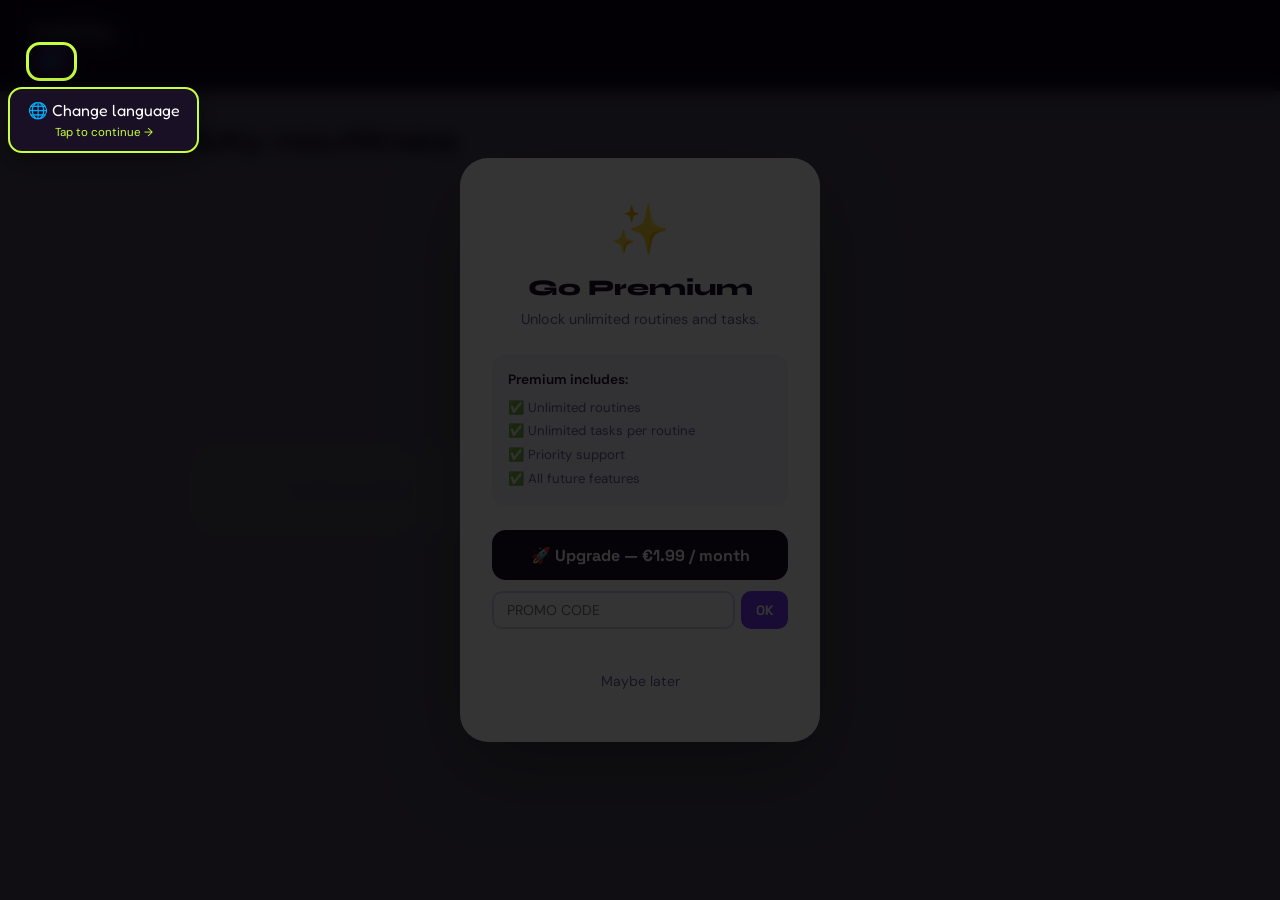
==== index.html @ 96eb403a "Update index.html" ====
<!DOCTYPE html>
<html lang="fr">
<head>
<meta charset="UTF-8">
<meta name="theme-color" content="#1A1025">
<meta name="mobile-web-app-capable" content="yes">
<meta name="apple-mobile-web-app-capable" content="yes">
<meta name="apple-mobile-web-app-title" content="Habits">
<link rel="manifest" href="https://kiffinja.github.io/routines-app/manifest.json">
<script>if("serviceWorker"in navigator)window.addEventListener("load",()=>navigator.serviceWorker.register("https://kiffinja.github.io/routines-app/sw.js").catch(()=>{}));</script>

<meta name="viewport" content="width=device-width, initial-scale=1.0">
<title>Routines</title>
<link href="https://fonts.googleapis.com/css2?family=Righteous&family=Boogaloo&family=Fredoka+One&family=Syne:wght@800&family=Space+Grotesk:wght@700&family=DM+Sans:wght@300;400;500&family=Fraunces:ital,wght@0,700;1,700&family=Bangers&family=Pacifico&family=Titan+One&family=Abril+Fatface&family=Lobster&family=Chewy&family=Press+Start+2P&family=Lilita+One&family=Permanent+Marker&family=Russo+One&family=Playfair+Display:wght@700&family=Josefin+Sans:wght@700&display=swap" rel="stylesheet">
<style>
:root{--bg:#F3EEFF;--card:#fff;--ink:#1A1025;--ink-l:#7060A0;--border:#DDD4F5;--acc:#7C3AFF;--acc-l:#EDE5FF}
*{box-sizing:border-box;margin:0;padding:0}
body{font-family:'DM Sans',sans-serif;background:var(--bg);color:var(--ink);min-height:100vh}
header{background:var(--ink);padding:1rem 2rem;position:sticky;top:0;z-index:100;box-shadow:0 2px 18px rgba(0,0,0,.22)}
.logo{font-family:'Righteous',cursive;font-size:1.55rem;color:#fff}
.logo b{color:#C8FF3E;font-weight:400}
.main{padding:2rem;max-width:960px;margin:0 auto}
.ph{font-family:'Syne',sans-serif;font-size:1.8rem;font-weight:800;margin-bottom:1.8rem}
.grid{display:grid;grid-template-columns:repeat(auto-fill,minmax(250px,1fr));gap:1.2rem}
/* CARD */
.rc{background:var(--card);border-radius:20px;overflow:hidden;box-shadow:0 2px 16px rgba(80,0,200,.08);transition:transform .2s,box-shadow .2s;position:relative}
.rc:hover{transform:translateY(-5px);box-shadow:0 12px 32px rgba(80,0,200,.16)}
.rc-ban{height:120px;display:flex;align-items:center;justify-content:center;font-size:3.6rem;position:relative;overflow:hidden;background:#fff}
.rc-ban-e{position:relative;z-index:1}
.rc-acts{position:absolute;top:.6rem;right:.6rem;display:flex;gap:.3rem;opacity:0;transition:opacity .2s}
.rc:hover .rc-acts{opacity:1}
.ib{width:28px;height:28px;border-radius:50%;border:none;cursor:pointer;display:flex;align-items:center;justify-content:center;font-size:.75rem;transition:transform .15s}
.ib:hover{transform:scale(1.15)}
.ib-e{background:rgba(240,240,240,.95)} .ib-d{background:rgba(255,200,200,.95);color:#a00}
.rc-body{padding:.9rem 1.1rem 1.1rem}
.rc-name{font-family:'Space Grotesk',sans-serif;font-size:1.05rem;font-weight:700;margin-bottom:.25rem}
.rc-meta{font-size:.75rem;color:var(--ink-l);margin-bottom:.75rem}
.play{width:100%;padding:.55rem;border:none;border-radius:10px;font-family:'Space Grotesk',sans-serif;font-weight:700;font-size:.88rem;cursor:pointer;transition:all .18s;background:var(--ink);color:#fff}
.play:hover{background:var(--acc)}
.add-btn{display:flex;align-items:center;justify-content:center;gap:.7rem;background:var(--card);border:2px dashed var(--border);border-radius:20px;padding:2rem;cursor:pointer;width:100%;font-family:'DM Sans',sans-serif;font-size:.95rem;color:var(--ink-l);transition:all .2s}
.add-btn:hover{border-color:var(--acc);color:var(--acc);background:var(--acc-l)}
.empty{text-align:center;padding:3.5rem 2rem;color:var(--ink-l);grid-column:1/-1}
.empty-icon{font-size:3.5rem;margin-bottom:.8rem}
/* OVERLAY */
.ov{position:fixed;inset:0;background:rgba(8,0,22,.58);backdrop-filter:blur(6px);z-index:300;display:flex;align-items:center;justify-content:center;padding:1rem}
.ov.hidden{display:none}
.modal{background:var(--card);border-radius:24px;padding:2rem;width:100%;max-width:580px;max-height:92vh;overflow-y:auto;box-shadow:0 28px 80px rgba(0,0,0,.28)}
.mh{font-family:'Syne',sans-serif;font-size:1.35rem;font-weight:800;margin-bottom:1.5rem}
.fg{margin-bottom:1rem}
.lb{display:block;font-size:.7rem;font-weight:600;color:var(--ink-l);text-transform:uppercase;letter-spacing:.07em;margin-bottom:.35rem}
.finp{width:100%;padding:.6rem .9rem;border:2px solid var(--border);border-radius:10px;font-family:'DM Sans',sans-serif;font-size:.92rem;color:var(--ink);outline:none;background:#fff;transition:border-color .2s}
.finp:focus{border-color:var(--acc)}
textarea.finp{resize:vertical;min-height:68px}
.sep{border:none;border-top:2px solid var(--border);margin:1.2rem 0}
/* TASK ITEMS */
.tl{display:flex;flex-direction:column;gap:.8rem;margin-bottom:.8rem}
.ti{border:2px solid var(--border);border-radius:14px;background:#fff;overflow:hidden}
.th{display:flex;align-items:center;gap:.5rem;padding:.7rem .9rem;cursor:pointer;user-select:none}
.tdrag{color:#ccc;cursor:grab;font-size:1rem;flex-shrink:0}
.tnum{width:22px;height:22px;border-radius:50%;flex-shrink:0;display:flex;align-items:center;justify-content:center;font-size:.7rem;font-weight:800;color:#fff}
.temoji{font-size:1.1rem;flex-shrink:0}
.tprev{flex:1;font-size:.9rem;font-weight:600;overflow:hidden;text-overflow:ellipsis;white-space:nowrap}
.tfprev{font-size:.72rem;padding:.1rem .45rem;border-radius:6px;flex-shrink:0;white-space:nowrap}
.trm{background:#fff0f0;border:none;color:#c00;cursor:pointer;font-size:.9rem;padding:.25rem .4rem;border-radius:6px;flex-shrink:0;line-height:1}
.trm:hover{background:#ffd5d5}
.tchev{color:var(--ink-l);font-size:.7rem;transition:transform .2s;flex-shrink:0}
.ti.open .tchev{transform:rotate(180deg)}
.tb{padding:.5rem .9rem 1rem;display:none;border-top:1px solid var(--border)}
.ti.open .tb{display:block}
.tb .fg{margin-bottom:.75rem;margin-top:.75rem}
/* Font grid */
.fgrid{display:grid;grid-template-columns:repeat(3,1fr);gap:.4rem;margin-top:.3rem}
.fp{padding:.5rem .35rem;border-radius:9px;border:2px solid var(--border);cursor:pointer;text-align:center;font-size:1.1rem;transition:all .15s;background:#fff;line-height:1.1}
.fp .fn{font-family:'DM Sans',sans-serif!important;font-size:.62rem;color:var(--ink-l);display:block;margin-top:.15rem}
.fp.on{border-color:var(--acc);background:var(--acc-l)}
.tc-row{display:flex;gap:.38rem;flex-wrap:wrap;margin-top:.3rem}
.tcsw{width:26px;height:26px;border-radius:50%;cursor:pointer;border:2px solid transparent;transition:transform .15s}
.tcsw.on{border-color:var(--ink);transform:scale(1.2)}
.chk-lbl{display:flex;align-items:center;gap:.5rem;cursor:pointer;font-size:.82rem;color:var(--ink-l)}
.chk-lbl input{width:auto;cursor:pointer}
.dur-row{display:flex;align-items:center;gap:.5rem;margin-top:.5rem}
.dur-row input{width:64px;padding:.4rem .6rem;border:2px solid var(--border);border-radius:8px;font-family:'DM Sans',sans-serif;font-size:.92rem;text-align:center;outline:none}
.dur-row input:focus{border-color:var(--acc)}
.dur-row span{font-size:.85rem;color:var(--ink-l)}
.mfoot{display:flex;gap:.7rem;justify-content:flex-end;margin-top:1.5rem}
.btn{padding:.6rem 1.3rem;border-radius:10px;border:none;cursor:pointer;font-family:'Space Grotesk',sans-serif;font-weight:700;font-size:.88rem;transition:all .2s}
.btn-p{background:var(--ink);color:#fff} .btn-p:hover{background:var(--acc)}
.btn-g{background:var(--bg);color:var(--ink)} .btn-g:hover{background:var(--border)}
/* RUN MODE */
#run{position:fixed;inset:0;z-index:500;display:flex;flex-direction:column}
#run.hidden{display:none}
.rbg{position:absolute;inset:0;transition:background-color .45s}
.rveil{position:absolute;inset:0;background:linear-gradient(170deg,rgba(0,0,0,.08) 0%,rgba(0,0,0,.58) 100%)}
.rtop{position:relative;z-index:2;padding:1.1rem 1.4rem;display:flex;align-items:center;justify-content:space-between}
.rrname{font-size:.85rem;color:rgba(255,255,255,.6)}
.rx{background:rgba(255,255,255,.18);border:none;color:#fff;width:34px;height:34px;border-radius:50%;cursor:pointer;font-size:.95rem;display:flex;align-items:center;justify-content:center;transition:background .2s}
.rx:hover{background:rgba(255,255,255,.32)}
.rbody{flex:1;display:flex;flex-direction:column;align-items:center;justify-content:center;position:relative;z-index:2;padding:2rem;text-align:center}
.rillus{width:min(230px,50vw);height:min(230px,50vw);border-radius:50%;display:flex;align-items:center;justify-content:center;font-size:min(72px,16vw);margin-bottom:1.8rem;box-shadow:0 0 0 6px rgba(255,255,255,.12),0 16px 50px rgba(0,0,0,.4);background:rgba(255,255,255,.12);animation:popIn .5s cubic-bezier(.34,1.56,.64,1) both}
.rtitle{font-size:clamp(1.9rem,5.5vw,3.4rem);color:#fff;margin-bottom:.9rem;line-height:1.12;text-shadow:0 2px 22px rgba(0,0,0,.5);animation:up .4s ease .1s both}
.rdesc{font-size:clamp(.88rem,2.2vw,1.1rem);color:rgba(255,255,255,.82);max-width:460px;line-height:1.65;text-shadow:0 1px 8px rgba(0,0,0,.35);animation:up .4s ease .2s both}
.rfoot{position:relative;z-index:2;padding:1.6rem 2rem;display:flex;flex-direction:column;align-items:center;gap:.85rem}
.dots{display:flex;gap:.4rem;animation:up .4s ease .3s both}
.dot{width:8px;height:8px;border-radius:50%;background:rgba(255,255,255,.28);transition:all .3s}
.dot.done{background:#fff} .dot.cur{background:#fff;width:22px;border-radius:4px}
.donebtn{background:#fff;color:var(--ink);border:none;padding:.9rem 2.6rem;border-radius:100px;font-family:'Space Grotesk',sans-serif;font-weight:700;font-size:1.05rem;cursor:pointer;box-shadow:0 8px 30px rgba(0,0,0,.28);transition:transform .15s,box-shadow .15s;animation:up .4s ease .34s both}
.donebtn:hover{transform:scale(1.04)} .donebtn:active{transform:scale(.97)}
.skipbtn{background:none;border:none;color:rgba(255,255,255,.4);cursor:pointer;font-size:.82rem;transition:color .2s;animation:up .4s ease .4s both}
.skipbtn:hover{color:rgba(255,255,255,.75)}
/* TIMER */
.rtimer{position:relative;z-index:2;display:flex;flex-direction:column;align-items:center;gap:.3rem;animation:up .4s ease .28s both}
.rtimer.hidden{display:none}
.rtimer-ring{position:relative;width:64px;height:64px}
.rtimer-ring svg{transform:rotate(-90deg)}
.rtimer-ring circle{fill:none;stroke-width:4}
.rtimer-track{stroke:rgba(255,255,255,.18)}
.rtimer-fill{stroke:#fff;stroke-linecap:round;transition:stroke-dashoffset .9s linear}
.rtimer-text{position:absolute;inset:0;display:flex;align-items:center;justify-content:center;font-family:'Space Grotesk',sans-serif;font-weight:700;font-size:.82rem;color:#fff}
.rtimer-label{font-size:.7rem;color:rgba(255,255,255,.5);letter-spacing:.04em;text-transform:uppercase}
/* COMPLETE */
.cmplt{position:fixed;inset:0;z-index:600;display:flex;flex-direction:column;align-items:center;justify-content:center;text-align:center;padding:2rem}
.cmplt.hidden{display:none}
.ce{font-size:5rem;animation:popIn .6s cubic-bezier(.34,1.56,.64,1);margin-bottom:1.5rem}
.ct{font-family:'Fredoka One',cursive;font-size:2.8rem;color:#fff;margin-bottom:.6rem;animation:up .5s ease .1s both}
.cs{color:rgba(255,255,255,.75);font-size:1rem;margin-bottom:2.5rem;animation:up .5s ease .2s both}
.cb{background:#fff;border:none;border-radius:100px;padding:.8rem 2rem;font-family:'Space Grotesk',sans-serif;font-weight:700;cursor:pointer;transition:transform .15s}
.cb:hover{transform:scale(1.05)}
@keyframes popIn{0%{transform:scale(.55);opacity:0}100%{transform:scale(1);opacity:1}}
@keyframes up{0%{transform:translateY(18px);opacity:0}100%{transform:translateY(0);opacity:1}}
.day-btn{padding:.35rem .55rem;border-radius:8px;border:2px solid var(--border);background:#fff;font-family:'DM Sans',sans-serif;font-size:.78rem;font-weight:600;cursor:pointer;color:var(--ink-l);transition:all .15s}
.day-btn.on{background:var(--acc);border-color:var(--acc);color:#fff}
.rc-alarm{margin-top:.4rem;display:flex;align-items:center;gap:.4rem;font-size:.75rem;color:var(--ink-l)}
.rc-alarm-badge{background:var(--ink);color:#fff;border-radius:8px;padding:.2rem .5rem;font-size:.72rem;font-weight:600;font-family:'Space Grotesk',sans-serif;display:flex;align-items:center;gap:.3rem}
.rc-alarm-badge.soon{background:#FF3CAC;animation:pulse 1.5s infinite}
.rc-alarm-badge.now{background:#FF1744;animation:pulse .7s infinite}
@keyframes pulse{0%,100%{opacity:1}50%{opacity:.65}}
::-webkit-scrollbar{width:5px}[dir=rtl] .th{flex-direction:row-reverse}[dir=rtl] .rc-acts{left:.6rem;right:auto} ::-webkit-scrollbar-thumb{background:#c0b0e8;border-radius:3px}
</style>
</head>
<body>
<div id="lang-screen" style="position:fixed;inset:0;background:#1A1025;z-index:9999;display:flex;flex-direction:column;align-items:center;justify-content:center;padding:2rem;overflow-y:auto">
  <div style="font-family:Righteous,cursive;font-size:2.8rem;color:#fff;margin-bottom:.3rem">Habits<span style="color:#C8FF3E">.</span></div>
  <div style="color:rgba(255,255,255,.5);font-size:.9rem;margin-bottom:2.5rem;text-align:center">Choose your language · Choisissez votre langue</div>
  <div id="lang-grid" style="display:grid;grid-template-columns:repeat(3,1fr);gap:.7rem;width:100%;max-width:400px"></div>
</div>
<header><div class="logo">Habits<b>.</b></div><button id="lang-btn" onclick="showLangScreen()" style="background:rgba(255,255,255,.12);border:none;color:#fff;padding:.35rem .7rem;border-radius:8px;cursor:pointer;font-size:.85rem;margin-left:auto">🌐</button></header>
<div class="main">
  <div class="ph">Mes routines</div>
  <div class="grid" id="grid"></div>
</div>

<!-- MODAL -->
<div class="ov hidden" id="ov">
  <div class="modal">
    <div class="mh" id="mh">New routine</div>
    <div class="fg">
      <span class="lb" id="lbl-rname">Name</span>
      <div style="display:flex;align-items:center;gap:.5rem">
        <input type="text" id="re" class="finp" maxlength="4" placeholder="📋" style="width:52px;font-size:1.4rem;text-align:center;padding:.4rem;flex-shrink:0">
        <input type="text" id="rn" class="finp" placeholder="Ex: Morning zen, Sport…" style="flex:1">
      </div>
    </div>
    <div class="sep"></div>
    <div class="fg" id="alarm-section">
      <span class="lb" id="alarm-section-label">⏰ Alarm</span>
      <label class="chk-lbl" style="margin-bottom:.6rem">
        <input type="checkbox" id="alarm-on"> <span id="alarm-on-label">Enable an alarm for this routine</span>
      </label>
      <div id="alarm-settings" style="display:none;background:var(--bg);border-radius:12px;padding:.9rem;display:none;flex-direction:column;gap:.8rem">
        <!-- Time + countdown before -->
        <div style="display:flex;align-items:center;gap:.7rem;flex-wrap:wrap">
          <span class="alarm-time-label" style="font-size:.82rem;color:var(--ink-l);min-width:60px">Time</span>
          <input type="time" id="alarm-time" value="08:00" class="finp" style="width:130px">
          <span class="alarm-before-label" style="font-size:.82rem;color:var(--ink-l)">Countdown</span>
          <input type="number" id="alarm-before" min="0" max="24" value="2" style="width:55px;padding:.35rem .5rem;border:2px solid var(--border);border-radius:8px;font-family:'DM Sans',sans-serif;font-size:.9rem;text-align:center;outline:none">
          <span style="font-size:.82rem;color:var(--ink-l)">h</span>
        </div>
        <!-- Days -->
        <div>
          <div id="alarm-days-label" style="font-size:.82rem;color:var(--ink-l);margin-bottom:.4rem">Days</div>
          <div style="display:flex;gap:.35rem;flex-wrap:wrap" id="alarm-days">
            <button type="button" class="day-btn" data-d="1" id="day-1">Mon</button>
            <button type="button" class="day-btn" data-d="2" id="day-2">Tue</button>
            <button type="button" class="day-btn" data-d="3" id="day-3">Wed</button>
            <button type="button" class="day-btn" data-d="4" id="day-4">Thu</button>
            <button type="button" class="day-btn" data-d="5" id="day-5">Fri</button>
            <button type="button" class="day-btn" data-d="6" id="day-6">Sat</button>
            <button type="button" class="day-btn" data-d="0" id="day-0">Sun</button>
          </div>
        </div>
      </div>
    </div>
    <div class="sep"></div>
    <div class="fg">
      <span class="lb" id="lbl-tasks">Tasks</span>
      <div class="tl" id="tl"></div>
      <button class="add-btn" id="add-task-btn" style="border-radius:12px;padding:.9rem;margin-top:.3rem">＋ Add a task</button>
    </div>
    <div class="mfoot">
      <button class="btn btn-g" id="cancel-btn">Cancel</button>
      <button class="btn btn-p" id="save-btn">Save</button>
    </div>
  </div>
</div>

<!-- PAYWALL -->
<div id="paywall-screen" class="hidden" style="position:fixed;inset:0;z-index:800;background:rgba(8,0,22,.7);backdrop-filter:blur(8px);display:flex;align-items:center;justify-content:center;padding:1.5rem">
  <div style="background:#fff;border-radius:28px;padding:2.5rem 2rem;max-width:360px;width:100%;text-align:center;box-shadow:0 28px 80px rgba(0,0,0,.3)">
    <div style="font-size:3rem;margin-bottom:.8rem">✨</div>
    <div id="pw-title" style="font-family:'Syne',sans-serif;font-size:1.4rem;font-weight:800;margin-bottom:.5rem">Go Premium</div>
    <div id="paywall-msg" style="font-size:.9rem;color:var(--ink-l);margin-bottom:1.5rem;line-height:1.5"><span id='pw-unlock'>Unlock unlimited routines and tasks.</span></div>
    <div style="background:var(--bg);border-radius:14px;padding:1rem;margin-bottom:1.5rem;text-align:left">
      <div id="pw-includes" style="font-size:.85rem;margin-bottom:.5rem;font-weight:600">Premium includes:</div>
      <div style="font-size:.82rem;color:var(--ink-l);line-height:1.8">
        ✅ <span id="pw-f1">Unlimited routines</span><br>
        ✅ <span id="pw-f2">Unlimited tasks per routine</span><br>
        ✅ <span id="pw-f3">Priority support</span><br>
        ✅ <span id="pw-f4">All future features</span>
      </div>
    </div>
    <button id="pw-btn" onclick="handlePremiumPurchase()" style="width:100%;padding:.9rem;background:var(--ink);color:#fff;border:none;border-radius:14px;font-family:'Space Grotesk',sans-serif;font-weight:700;font-size:1rem;cursor:pointer;margin-bottom:.7rem;transition:background .2s" onmouseover="this.style.background='var(--acc)'" onmouseout="this.style.background='var(--ink)'">
      🚀 Upgrade — €1.99 / month
    </button>
    <!-- Promo code -->
    <div style="margin-bottom:.7rem">
      <div style="display:flex;gap:.4rem">
        <input type="text" id="promo-input" placeholder="Promo code" style="flex:1;padding:.5rem .8rem;border:2px solid var(--border);border-radius:10px;font-family:'DM Sans',sans-serif;font-size:.88rem;outline:none;text-transform:uppercase">
        <button onclick="applyPromo()" style="padding:.5rem .9rem;background:var(--acc);color:#fff;border:none;border-radius:10px;font-family:'Space Grotesk',sans-serif;font-weight:700;font-size:.85rem;cursor:pointer">OK</button>
      </div>
      <div id="promo-msg" style="font-size:.75rem;color:#c00;margin-top:.3rem;min-height:1rem"></div>
    </div>
    <button id="pw-later" onclick="hidePaywall()" style="width:100%;padding:.7rem;background:none;border:none;color:var(--ink-l);font-family:'DM Sans',sans-serif;cursor:pointer;font-size:.88rem">
      Maybe later
    </button>
  </div>
</div>

<!-- RUN -->
<div id="run" class="hidden">
  <div class="rbg" id="rbg"></div>
  <div class="rveil"></div>
  <div class="rtop">
    <div class="rrname" id="rrname"></div>
    <button class="rx" id="run-close">✕</button>
  </div>
  <div class="rbody">
    <div class="rillus" id="rillus"></div>
    <div class="rtitle" id="rtitle"></div>
    <div class="rdesc" id="rdesc"></div>
  </div>
  <div class="rfoot">
    <div class="dots" id="dots"></div>
    <div class="rtimer hidden" id="rtimer">
      <div class="rtimer-ring">
        <svg width="64" height="64" viewBox="0 0 64 64">
          <circle class="rtimer-track" cx="32" cy="32" r="28"/>
          <circle class="rtimer-fill" id="rtimer-arc" cx="32" cy="32" r="28" stroke-dasharray="175.9" stroke-dashoffset="0"/>
        </svg>
        <div class="rtimer-text" id="rtimer-text">0:00</div>
      </div>
      <div class="rtimer-label">chrono</div>
    </div>
    <button class="donebtn" id="done-btn">✓ C'est fait !</button>
    <button class="skipbtn" id="skip-btn">Passer</button>
  </div>
</div>

<!-- COMPLETE -->
<div class="cmplt hidden" id="cmplt">
  <div class="ce">🎉</div>
  <div class="ct">Bravo !</div>
  <div class="cs" id="cs"></div>
  <button class="cb" id="back-btn">Retour aux routines</button>
</div>

<script>
const TPAL=[
  {h:'#FF3CAC',n:'Rose vif'},{h:'#FF6B2B',n:'Orange'},{h:'#FFD600',n:'Jaune'},
  {h:'#00E676',n:'Vert fluo'},{h:'#00E5FF',n:'Cyan'},{h:'#7C3AFF',n:'Violet'},
  {h:'#FF1744',n:'Rouge'},{h:'#00B0FF',n:'Bleu ciel'},{h:'#C8FF3E',n:'Lime'},
  {h:'#FF6D9B',n:'Bubblegum'},{h:'#FF9100',n:'Mandarine'},{h:'#40C4FF',n:'Azur'},
];
const FONTS=[
  {cls:'ff1',fam:"'Righteous',cursive",label:'Righteous',s:'Rr'},
  {cls:'ff2',fam:"'Boogaloo',cursive",label:'Boogaloo',s:'Bb'},
  {cls:'ff3',fam:"'Fredoka One',cursive",label:'Fredoka',s:'Ff'},
  {cls:'ff4',fam:"'Syne',sans-serif",label:'Syne',s:'Ss'},
  {cls:'ff5',fam:"'Fraunces',serif",label:'Fraunces',s:'Fn'},
  {cls:'ff6',fam:"'Space Grotesk',sans-serif",label:'Grotesk',s:'Gg'},
  {cls:'ff7',fam:"'Bangers',cursive",label:'Bangers',s:'Bx'},
  {cls:'ff8',fam:"'Pacifico',cursive",label:'Pacifico',s:'Pp'},
  {cls:'ff9',fam:"'Titan One',cursive",label:'Titan',s:'Tt'},
  {cls:'ff10',fam:"'Abril Fatface',cursive",label:'Abril',s:'Aa'},
  {cls:'ff11',fam:"'Lobster',cursive",label:'Lobster',s:'Ll'},
  {cls:'ff12',fam:"'Chewy',cursive",label:'Chewy',s:'Ch'},
  {cls:'ff13',fam:"'Press Start 2P',cursive",label:'Pixel',s:'Px'},
  {cls:'ff14',fam:"'Lilita One',cursive",label:'Lilita',s:'Li'},
  {cls:'ff15',fam:"'Permanent Marker',cursive",label:'Marker',s:'Mk'},
  {cls:'ff16',fam:"'Russo One',sans-serif",label:'Russo',s:'Ru'},
  {cls:'ff17',fam:"'Playfair Display',serif",label:'Playfair',s:'Pl'},
  {cls:'ff18',fam:"'Josefin Sans',sans-serif",label:'Josefin',s:'Jo'},
];

let routines=[];
try{routines=JSON.parse(localStorage.getItem('rtn5')||'[]')}catch(e){}
let editId=null,_uid=0;
const save=()=>localStorage.setItem('rtn5',JSON.stringify(routines));

// ── STATIC BUTTON WIRING ──────────────────────────────
document.getElementById('add-task-btn').addEventListener('click',()=>{
  const taskCount=document.querySelectorAll('#tl .ti').length;
  if(!isPremium() && taskCount >= FREE_TASKS){
    showPaywall('tasks'); return;
  }
  addTask();
});
document.getElementById('cancel-btn').addEventListener('click',closeModal);
document.getElementById('save-btn').addEventListener('click',saveRoutine);
document.getElementById('done-btn').addEventListener('click',()=>nextTask());
document.getElementById('skip-btn').addEventListener('click',()=>nextTask(true));
document.getElementById('run-close').addEventListener('click',exitRun);
document.getElementById('back-btn').addEventListener('click',exitComplete);

// ── ALARM TOGGLE ────────────────────────────────────
document.getElementById('alarm-on').addEventListener('change', function() {
  document.getElementById('alarm-settings').style.display = this.checked ? 'flex' : 'none';
});
document.getElementById('alarm-days').addEventListener('click', e => {
  const btn = e.target.closest('.day-btn');
  if(btn) btn.classList.toggle('on');
});


function render(){
  const g=document.getElementById('grid');
  g.innerHTML='';
  if(!routines.length){
    const e=document.createElement('div');
    e.className='empty';
    e.innerHTML='<div class="empty-icon">✨</div><p>Aucune routine.<br>Créez-en une !</p>';
    g.appendChild(e);
  } else {
    routines.forEach((r,i)=>{
      const card=document.createElement('div');
      card.className='rc';

      // Banner
      const ban=document.createElement('div');
      ban.className='rc-ban';
      const emoji=document.createElement('span');
      emoji.className='rc-ban-e'; emoji.textContent=r.emoji||'📋';
      // Color strip
      const strip=document.createElement('div');
      strip.style.cssText='position:absolute;bottom:0;left:0;right:0;height:4px;display:flex';
      r.tasks.slice(0,8).forEach(t=>{
        const s=document.createElement('div');
        s.style.cssText='flex:1;background:'+(t.color||'#ccc');
        strip.appendChild(s);
      });
      // Action buttons
      const acts=document.createElement('div');
      acts.className='rc-acts';
      const editBtn=document.createElement('button');
      editBtn.className='ib ib-e'; editBtn.textContent='✏️';
      editBtn.addEventListener('click',ev=>{ev.stopPropagation();openEdit(i);});
      const delBtn=document.createElement('button');
      delBtn.className='ib ib-d'; delBtn.textContent='🗑';
      delBtn.addEventListener('click',ev=>{ev.stopPropagation();delRoutine(i);});
      acts.append(editBtn,delBtn);
      ban.append(emoji,strip,acts);

      // Body
      const body=document.createElement('div');
      body.className='rc-body';
      const name=document.createElement('div');
      name.className='rc-name'; name.textContent=r.name;
      const meta=document.createElement('div');
      meta.className='rc-meta'; meta.textContent=r.tasks.length+' '+(r.tasks.length!==1?(T.n_tasks_pl||'tasks'):(T.n_tasks||'task'));
      const playBtn=document.createElement('button');
      playBtn.className='play'; playBtn.textContent=T.launch||'▶ Launch';
      playBtn.addEventListener('click',()=>startRoutine(i));
      body.append(name,meta,playBtn);

      // Alarm countdown badge
      if(r.alarm&&r.alarm.on){
        const alarmRow=document.createElement('div');
        alarmRow.className='rc-alarm';
        alarmRow.id='alarm-row-'+i;
        body.appendChild(alarmRow);
        updateAlarmBadge(r,i);
      }

      card.append(ban,body);
      g.appendChild(card);
    });
  }
  const addBtn=document.createElement('button');
  addBtn.className='add-btn'; 
  if(!isPremium() && routines.length >= FREE_ROUTINES){
    addBtn.innerHTML='🔒 &nbsp;'+(T.create||'Create a routine')+' <span style="font-size:.72rem;background:#FF3CAC;color:#fff;border-radius:6px;padding:.1rem .4rem;margin-left:.3rem">€1.99/mo</span>';
    addBtn.addEventListener('click',()=>showPaywall('routines'));
  } else {
    addBtn.innerHTML='＋ &nbsp;'+(T.create||'Create a routine');
    addBtn.addEventListener('click',openNew);
  }
  g.appendChild(addBtn);
}

// ── MODAL ────────────────────────────────────────────
function resetAlarmUI(alarm){
  const a=alarm||{};
  document.getElementById('alarm-on').checked=!!a.on;
  document.getElementById('alarm-settings').style.display=a.on?'flex':'none';
  document.getElementById('alarm-time').value=a.time||'08:00';
  document.getElementById('alarm-before').value=a.before||2;
  document.querySelectorAll('.day-btn').forEach(b=>{
    b.classList.toggle('on',(a.days||[]).includes(+b.dataset.d));
  });
}
function readAlarmUI(){
  const on=document.getElementById('alarm-on').checked;
  if(!on) return {on:false};
  const time=document.getElementById('alarm-time').value||'08:00';
  const before=parseInt(document.getElementById('alarm-before').value)||2;
  const days=[...document.querySelectorAll('.day-btn.on')].map(b=>+b.dataset.d);
  return {on,time,before,days};
}
function openNew(){
  editId=null;
  document.getElementById('mh').textContent=T.new_routine||'New routine';
  document.getElementById('rn').value='';
  document.getElementById('re').value='📋';
  const red=document.getElementById('re-display'); if(red) red.textContent='📋';
  document.getElementById('tl').innerHTML='';
  resetAlarmUI({});
  document.getElementById('ov').classList.remove('hidden');
}
function openEdit(i){
  editId=i;
  const r=routines[i];
  document.getElementById('mh').textContent=T.edit_routine||'Edit routine';
  document.getElementById('rn').value=r.name;
  document.getElementById('re').value=r.emoji||'📋';
  const red=document.getElementById('re-display'); if(red) red.textContent=r.emoji||'📋';
  document.getElementById('tl').innerHTML='';
  r.tasks.forEach(t=>addTask(t));
  resetAlarmUI(r.alarm||{});
  document.getElementById('ov').classList.remove('hidden');
}
function closeModal(){document.getElementById('ov').classList.add('hidden')}

// ── ADD TASK ─────────────────────────────────────────
function addTask(t){
  const uid='u'+(++_uid);
  const defColor=TPAL[(_uid-1)%TPAL.length].h;
  const d=t||{title:'',desc:'',emoji:'✨',color:defColor,font:'ff3',fontFam:"'Fredoka One',cursive",italic:false,timer:false,timerMin:5};
  const fdef=FONTS.find(f=>f.cls===d.font)||FONTS[2];
  const list=document.getElementById('tl');

  const item=document.createElement('div');
  item.className='ti'; item.draggable=true; item.dataset.uid=uid;

  // ── Header ──
  const hdr=document.createElement('div');
  hdr.className='th';

  const drag=document.createElement('span');
  drag.className='tdrag'; drag.textContent='⠿';

  const num=document.createElement('div');
  num.className='tnum'; num.style.background=d.color; num.textContent=list.children.length+1;

  const emojiSpan=document.createElement('span');
  emojiSpan.className='temoji'; emojiSpan.textContent=d.emoji||'✨';

  const prev=document.createElement('div');
  prev.className='tprev'; prev.textContent=d.title||'Nouvelle tâche';

  const fprev=document.createElement('span');
  fprev.className='tfprev';
  fprev.style.fontFamily=fdef.fam;
  fprev.style.background=d.color+'25';
  fprev.style.color=d.color;
  fprev.textContent=fdef.label;

  const rmBtn=document.createElement('button');
  rmBtn.className='trm'; rmBtn.textContent='🗑';
  rmBtn.addEventListener('click',function(e){
    e.stopPropagation();
    item.remove();
    renum();
  });

  const chev=document.createElement('span');
  chev.className='tchev'; chev.textContent='▼';

  hdr.addEventListener('click',function(e){
    if(e.target===rmBtn||rmBtn.contains(e.target)) return;
    item.classList.toggle('open');
  });
  hdr.append(drag,num,emojiSpan,prev,fprev,rmBtn,chev);

  // ── Body ──
  const body=document.createElement('div');
  body.className='tb';

  // Title + emoji inline
  const titleRow=document.createElement('div');
  titleRow.style.cssText='display:flex;align-items:center;gap:.5rem';
  const emojiInp=document.createElement('input');
  emojiInp.type='text'; emojiInp.className='finp emoji-inp'; emojiInp.maxLength=4; emojiInp.value=d.emoji||'✨';
  emojiInp.style.cssText='width:52px;font-size:1.4rem;text-align:center;padding:.4rem;flex-shrink:0';
  emojiInp.addEventListener('input',()=>{ emojiSpan.textContent=emojiInp.value||'✨'; });
  const titleInp=document.createElement('input');
  titleInp.type='text'; titleInp.className='finp'; titleInp.placeholder=T.task_title||'Task title'; titleInp.value=d.title||'';
  titleInp.style.flex='1';
  titleInp.addEventListener('input',()=>{ prev.textContent=titleInp.value||(T.new_task||'New task'); });
  titleRow.append(emojiInp,titleInp);
  body.appendChild(mkFG(T.task_title||'Title',titleRow));

  // Desc
  const descInp=document.createElement('textarea');
  descInp.className='finp'; descInp.placeholder=T.task_desc||'Details…'; descInp.value=d.desc||'';
  body.appendChild(mkFG(T.task_desc||'Description',descInp));

  // Color hue slider
  const initHue = d.color ? hslFromHex(d.color) : 300;
  const hueSlider=document.createElement('input');
  hueSlider.type='range'; hueSlider.min=0; hueSlider.max=359; hueSlider.value=initHue;
  hueSlider.style.cssText='width:100%;height:28px;border-radius:12px;cursor:pointer;outline:none;border:none;appearance:none;-webkit-appearance:none;background:linear-gradient(to right,hsl(0,80%,55%),hsl(40,80%,55%),hsl(80,80%,55%),hsl(120,80%,55%),hsl(160,80%,55%),hsl(200,80%,55%),hsl(240,80%,55%),hsl(280,80%,55%),hsl(320,80%,55%),hsl(359,80%,55%))';
  function updateColor(hue){
    const col=`hsl(${hue},80%,55%)`;
    num.style.background=col;
    fprev.style.background=col+'40'; fprev.style.color=col;
  }
  updateColor(initHue);
  hueSlider.addEventListener('input',()=>updateColor(+hueSlider.value));
  hueSlider.dataset.colorRef='true';
  body.appendChild(mkFG(T.task_color||'Background color',hueSlider));

  // Font fixed to Fredoka One
  const fixedFont='ff3'; const fixedFam="'Fredoka One',cursive";

  // Timer
  const timerLbl=document.createElement('label'); timerLbl.className='chk-lbl';
  const timerCb=document.createElement('input'); timerCb.type='checkbox'; timerCb.checked=!!d.timer;
  timerLbl.append(timerCb,' '+(T.task_timer_on||'Enable a timer'));
  const durRow=document.createElement('div'); durRow.className='dur-row';
  durRow.style.display=d.timer?'flex':'none';
  const durInp=document.createElement('input'); durInp.type='number'; durInp.min=1; durInp.max=99; durInp.value=d.timerMin||5;
  const durSpan=document.createElement('span'); durSpan.textContent=T.task_minutes||'minutes';
  durRow.append(durInp,durSpan);
  timerCb.addEventListener('change',()=>{ durRow.style.display=timerCb.checked?'flex':'none'; });
  const timerFG=mkFG(T.task_timer||'Timer',timerLbl); timerFG.appendChild(durRow);
  body.appendChild(timerFG);

  item.append(hdr,body);
  enableDrag(item);
  list.appendChild(item);
  renum();
}

function hslFromHex(hex){
  // Convert hex to HSL hue approximation
  const r=parseInt(hex.slice(1,3),16)/255;
  const g=parseInt(hex.slice(3,5),16)/255;
  const b=parseInt(hex.slice(5,7),16)/255;
  const max=Math.max(r,g,b), min=Math.min(r,g,b);
  let h=0;
  if(max!==min){
    const d=max-min;
    if(max===r) h=((g-b)/d+(g<b?6:0))/6;
    else if(max===g) h=((b-r)/d+2)/6;
    else h=((r-g)/d+4)/6;
  }
  return Math.round(h*360);
}

function mkFG(label,el){
  const fg=document.createElement('div'); fg.className='fg';
  const lb=document.createElement('span'); lb.className='lb'; lb.textContent=label;
  fg.append(lb,el);
  return fg;
}

function renum(){
  document.querySelectorAll('#tl .ti').forEach((it,i)=>{
    const n=it.querySelector('.tnum'); if(n) n.textContent=i+1;
  });
}

// ── DRAG ─────────────────────────────────────────────
function enableDrag(item){
  item.addEventListener('dragstart',e=>{e.dataTransfer.effectAllowed='move';item.style.opacity='.4';window._drag=item;});
  item.addEventListener('dragend',()=>{item.style.opacity='1';renum();});
  item.addEventListener('dragover',e=>{
    e.preventDefault(); const d=window._drag; if(!d||d===item) return;
    const list=document.getElementById('tl'),arr=[...list.querySelectorAll('.ti')];
    if(arr.indexOf(d)<arr.indexOf(item)) list.insertBefore(d,item.nextSibling);
    else list.insertBefore(d,item);
  });
}

// ── FREEMIUM ─────────────────────────────────────────
const FREE_ROUTINES = 2;
const FREE_TASKS    = 5;

function isPremium(){
  return localStorage.getItem('habits_premium') === 'true';
}
function unlockPremium(){
  // In production this would verify a Play Store purchase
  // For now, a simple unlock code system
  localStorage.setItem('habits_premium','true');
}
function showPaywall(reason){
  const el=document.getElementById('paywall-screen');
  el.classList.remove('hidden');
  el.style.display='flex';
  document.getElementById('promo-input').value='';
  document.getElementById('promo-msg').textContent='';
  const msg = document.getElementById('paywall-msg');
  if(reason==='routines') msg.textContent=(T.premium_msg_routines||'Free version is limited to 2 routines.');
  else msg.textContent=(T.premium_msg_tasks||'Free version is limited to 5 tasks per routine.');
}
function hidePaywall(){
  const el=document.getElementById('paywall-screen');
  el.classList.add('hidden');
  el.style.display='none';
}

// Promo codes — add yours here
const PROMO_CODES = ['HABITS2024','TESTEUR','KIFFINJA','BETA2024','MLEGALL'];
function applyPromo(){
  const code = document.getElementById('promo-input').value.trim().toUpperCase();
  const msg  = document.getElementById('promo-msg');
  if(PROMO_CODES.includes(code)){
    unlockPremium();
    msg.style.color='#00C853';
    msg.textContent=T.premium_unlocked||'✅ Premium unlocked!';
    setTimeout(()=>{ hidePaywall(); render(); }, 1200);
  } else {
    msg.style.color='#c00';
    msg.textContent=T.premium_code_invalid||'❌ Invalid code.';
  }
}

// ── SAVE ROUTINE ─────────────────────────────────────
function saveRoutine(){
  const name=document.getElementById('rn').value.trim();
  if(!name){alert('Donnez un nom !');return;}
  const emoji=document.getElementById('re').value||'📋';
  const tasks=[];
  document.querySelectorAll('#tl .ti').forEach(it=>{
    const title=it.querySelector('input[type=text].finp:not(.emoji-inp)')?.value.trim()||'';
    const desc=it.querySelector('textarea')?.value.trim()||'';
    const emojiVal=it.querySelector('.emoji-inp')?.value||'✨';
    const hueSliderEl=it.querySelector('input[type=range]');
    const hue=hueSliderEl?+hueSliderEl.value:300;
    const color=`hsl(${hue},80%,55%)`;
    const font='ff3'; const fontFam="'Fredoka One',cursive";
    const cbs=it.querySelectorAll('input[type=checkbox]');
    const italic=cbs[0]?.checked||false;
    const timer=cbs[1]?.checked||false;
    const timerMin=parseInt(it.querySelector('input[type=number]')?.value||'5')||5;
    if(title) tasks.push({title,desc,emoji:emojiVal,color,font,fontFam,italic,timer,timerMin});
  });
  if(!tasks.length){alert('Ajoutez au moins une tâche !');return;}

  // ── FREEMIUM CHECKS ──
  if(!isPremium()){
    // New routine limit
    if(editId===null && routines.length >= FREE_ROUTINES){
      closeModal(); showPaywall('routines'); return;
    }
    // Task limit
    if(tasks.length > FREE_TASKS){
      showPaywall('tasks'); return;
    }
  }

  const alarm=readAlarmUI();
  const r={name,emoji,tasks,alarm};
  if(editId!==null) routines[editId]=r; else routines.push(r);
  save(); closeModal(); render();
}

function delRoutine(i){
  if(!confirm('Supprimer "'+routines[i].name+'" ?')) return;
  routines.splice(i,1); save(); render();
}

function handlePremiumPurchase(){
  // In production: trigger Google Play Billing API
  // For now: show confirmation and unlock
  // This will be replaced with real billing when integrated
  if(confirm('This will subscribe you to Premium for €1.99/month.\n\n(In the published app, this triggers Google Play subscription)')){
    unlockPremium();
    hidePaywall();
    render();
    alert('🎉 Welcome to Premium! Enjoy unlimited routines and tasks.');
  }
}

// ── RUN MODE ─────────────────────────────────────────
let CUR=null,IDX=0,_timerInterval=null;
const CIRC=175.9;

function startRoutine(i){
  CUR=routines[i]; IDX=0;
  document.getElementById('rrname').textContent=CUR.name;
  buildDots(); showTask(0);
  document.getElementById('run').classList.remove('hidden');
  document.body.style.overflow='hidden';
}
function buildDots(){
  const c=document.getElementById('dots');
  c.innerHTML='';
  CUR.tasks.forEach((_,i)=>{
    const d=document.createElement('div');
    d.className='dot'+(i===0?' cur':'');
    c.appendChild(d);
  });
}
function updDots(idx){
  document.querySelectorAll('#dots .dot').forEach((d,i)=>{
    d.className='dot';
    if(i<idx) d.classList.add('done');
    if(i===idx) d.classList.add('cur');
  });
}
function showTask(idx){
  const t=CUR.tasks[idx];
  document.getElementById('rbg').style.backgroundColor=t.color;
  document.getElementById('cmplt').style.background=t.color;

  const il=document.getElementById('rillus');
  il.style.animation='none'; void il.offsetWidth;
  il.textContent=t.emoji||'✨';
  il.style.animation='popIn .5s cubic-bezier(.34,1.56,.64,1) both';

  const te=document.getElementById('rtitle');
  te.style.animation='none'; void te.offsetWidth;
  te.style.fontFamily=t.fontFam||"'Fredoka One',cursive";
  te.style.fontStyle=t.italic?'italic':'normal';
  te.textContent=t.title;
  te.style.animation='up .4s ease .1s both';

  const de=document.getElementById('rdesc');
  de.style.animation='none'; void de.offsetWidth;
  de.textContent=t.desc||'';
  de.style.animation='up .4s ease .2s both';

  updDots(idx);
  clearTimer();
  if(t.timer&&t.timerMin>0) startTimer(t.timerMin*60);
}
function nextTask(skip){
  IDX++;
  if(IDX>=CUR.tasks.length){showComplete();return;}
  showTask(IDX);
}
function exitRun(){clearTimer();document.getElementById('run').classList.add('hidden');document.body.style.overflow='';}
function showComplete(){
  document.getElementById('run').classList.add('hidden');
  const n=CUR.tasks.length;
  const taskWord=n>1?(T.n_tasks_pl||'tasks'):(T.n_tasks||'task');
  document.getElementById('cs').textContent='"'+CUR.name+'" · '+n+' '+taskWord+' '+(T.tasks_done||'completed!');
  document.getElementById('cmplt').classList.remove('hidden');
}
function exitComplete(){document.getElementById('cmplt').classList.add('hidden');document.body.style.overflow='';}

// ── TIMER ────────────────────────────────────────────
function startTimer(seconds){
  const el=document.getElementById('rtimer');
  const arc=document.getElementById('rtimer-arc');
  const txt=document.getElementById('rtimer-text');
  el.classList.remove('hidden');
  let rem=seconds;
  function tick(){
    const m=Math.floor(rem/60),s=rem%60;
    txt.textContent=m+':'+(s<10?'0':'')+s;
    arc.style.strokeDashoffset=CIRC*(1-rem/seconds);
    if(rem<=0){clearTimer();txt.textContent='✓';return;}
    rem--;
  }
  tick();
  _timerInterval=setInterval(tick,1000);
}
function clearTimer(){
  if(_timerInterval){clearInterval(_timerInterval);_timerInterval=null;}
  document.getElementById('rtimer').classList.add('hidden');
}

// ── DEMO ─────────────────────────────────────────────
function demo(){
  // No demo routines — app starts empty
  // Onboarding triggered after render via initLang
}

// ── ONBOARDING ────────────────────────────────────────
function showOnboarding(){
  if(localStorage.getItem('habits_onboarded')) return;
  localStorage.setItem('habits_onboarded','1');

  const tips = [
    {selector:'#lang-btn',        text:'🌐 Change language',         pos:'bottom'},
    {selector:'.rc:first-child',  text:'👆 Tap Launch to start your routine!', pos:'bottom'},
    {selector:'.rc .rc-acts',     text:'✏️ Edit   🗑 Delete',        pos:'left'},
    {selector:'.add-btn',         text:'＋ Create your own routine', pos:'top'},
  ];

  const overlay = document.createElement('div');
  overlay.id='onboarding-overlay';
  overlay.style.cssText='position:fixed;inset:0;z-index:8000;pointer-events:none';

  // Dark backdrop
  const backdrop = document.createElement('div');
  backdrop.style.cssText='position:fixed;inset:0;background:rgba(0,0,0,.55);z-index:8000;pointer-events:all';
  backdrop.addEventListener('click', closeOnboarding);
  overlay.appendChild(backdrop);

  let currentTip = 0;

  function showTip(idx){
    // Remove previous tooltip
    overlay.querySelectorAll('.ob-tip').forEach(e=>e.remove());
    overlay.querySelectorAll('.ob-highlight').forEach(e=>e.remove());

    if(idx >= tips.length){ closeOnboarding(); return; }

    const tip = tips[idx];
    const el = document.querySelector(tip.selector);
    if(!el){ showTip(idx+1); return; }

    const rect = el.getBoundingClientRect();

    // Highlight box
    const hl = document.createElement('div');
    hl.className='ob-highlight';
    hl.style.cssText=`position:fixed;left:${rect.left-6}px;top:${rect.top-6}px;width:${rect.width+12}px;height:${rect.height+12}px;border:3px solid #C8FF3E;border-radius:14px;z-index:8001;pointer-events:none;box-shadow:0 0 0 4000px rgba(0,0,0,.55);`;
    overlay.appendChild(hl);

    // Tooltip bubble
    const bubble = document.createElement('div');
    bubble.className='ob-tip';
    bubble.style.cssText=`position:fixed;background:#1A1025;color:#fff;font-family:'Fredoka One',cursive;font-size:1rem;padding:.7rem 1.1rem;border-radius:14px;z-index:8002;pointer-events:all;cursor:pointer;border:2px solid #C8FF3E;max-width:220px;text-align:center;box-shadow:0 8px 32px rgba(0,0,0,.4)`;
    bubble.innerHTML = tip.text + '<div style="font-size:.72rem;margin-top:.3rem;color:#C8FF3E;font-family:DM Sans,sans-serif">' + (idx < tips.length-1 ? 'Tap to continue →' : 'Tap to finish ✓') + '</div>';

    // Position tooltip
    let top, left;
    if(tip.pos==='bottom'){ top=rect.bottom+12; left=rect.left+rect.width/2-110; }
    else if(tip.pos==='top'){ top=rect.top-80; left=rect.left+rect.width/2-110; }
    else if(tip.pos==='left'){ top=rect.top+rect.height/2-30; left=rect.left-240; }
    else { top=rect.bottom+12; left=rect.left; }

    // Keep in viewport
    left=Math.max(8,Math.min(left,window.innerWidth-228));
    top=Math.max(8,Math.min(top,window.innerHeight-100));

    bubble.style.top=top+'px';
    bubble.style.left=left+'px';
    bubble.addEventListener('click',(e)=>{ e.stopPropagation(); showTip(idx+1); });
    overlay.appendChild(bubble);
  }

  function closeOnboarding(){
    overlay.remove();
  }

  document.body.appendChild(overlay);
  showTip(0);
}

// ── NOTIFICATIONS ───────────────────────────────────
function requestNotifPermission(){
  if('Notification' in window && Notification.permission === 'default'){
    Notification.requestPermission();
  }
}
requestNotifPermission();

function fireNotification(routineName){
  if('Notification' in window && Notification.permission === 'granted'){
    const n = new Notification('⏰ Time for: ' + routineName, {
      body: 'Your routine is starting now! Tap to open.',
      icon: 'https://kiffinja.github.io/routines-app/icon-192.png',
      badge: 'https://kiffinja.github.io/routines-app/icon-192.png',
      vibrate: [200, 100, 200],
      tag: 'habits-alarm'
    });
    n.onclick = () => { window.focus(); n.close(); };
  }
}

// ── ALARM ENGINE ─────────────────────────────────────
function getNextAlarm(alarm) {
  // Returns ms until next alarm trigger, or null if not applicable
  if(!alarm||!alarm.on||!alarm.days||!alarm.days.length) return null;
  const now = new Date();
  const [h,m] = (alarm.time||'08:00').split(':').map(Number);
  // Check next 7 days
  for(let d=0;d<8;d++){
    const target = new Date(now);
    target.setDate(now.getDate()+d);
    target.setHours(h,m,0,0);
    if(target>now && alarm.days.includes(target.getDay())){
      return target.getTime()-now.getTime(); // ms until alarm
    }
  }
  return null;
}

function updateAlarmBadge(r,i){
  const el=document.getElementById('alarm-row-'+i);
  if(!el) return;
  el.innerHTML='';
  const ms=getNextAlarm(r.alarm);
  if(ms===null) return;
  const beforeMs=(r.alarm.before||2)*3600*1000;
  if(ms>beforeMs) {
    // Show scheduled time only
    const [h,m]=r.alarm.time.split(':');
    const days=T.days||['Sun','Mon','Tue','Wed','Thu','Fri','Sat'];
    const dayLabels=r.alarm.days.map(d=>days[d===0?6:d-1]).join(', ');
    el.innerHTML='<span style="font-size:.75rem;color:var(--ink-l)">⏰ '+r.alarm.time+' · '+dayLabels+'</span>';
    return;
  }
  // Within countdown window — show countdown badge
  const pct = ms / beforeMs; // 1.0 = just started, 0.0 = now
  let badgeColor, pulse = false;
  if(pct > 0.5)       { badgeColor='#00C853'; }       // green — more than half left
  else if(pct > 0.1)  { badgeColor='#FF9100'; }       // orange — between 10% and 50%
  else                { badgeColor='#FF1744'; pulse=true; } // red + pulse — last 10%

  const badge=document.createElement('div');
  badge.style.cssText=`display:inline-flex;align-items:center;gap:.35rem;background:${badgeColor};color:#fff;border-radius:8px;padding:.2rem .55rem;font-size:.72rem;font-weight:700;font-family:'Space Grotesk',sans-serif;${pulse?'animation:pulse 1s infinite':''}`;
  const totalSec=Math.floor(ms/1000);
  const hh=Math.floor(totalSec/3600);
  const mm=Math.floor((totalSec%3600)/60);
  const ss=totalSec%60;
  const fmt=hh>0?hh+'h '+String(mm).padStart(2,'0')+'m':String(mm).padStart(2,'0')+':'+String(ss).padStart(2,'0');
  badge.textContent='⏰ '+fmt;
  el.appendChild(badge);
}

// Global ticker — updates all alarm badges every second
setInterval(()=>{
  routines.forEach((r,i)=>{
    if(r.alarm&&r.alarm.on&&document.getElementById('alarm-row-'+i)){
      updateAlarmBadge(r,i);
    }
  });
},1000);

// Alarm sound notification
function checkAlarmFire(){
  routines.forEach((r,i)=>{
    if(!r.alarm||!r.alarm.on) return;
    const ms=getNextAlarm(r.alarm);
    if(ms!==null&&ms<2000&&ms>0){
      // Fire real notification!
      fireNotification(r.name);
      try{
        const ctx=new(window.AudioContext||window.webkitAudioContext)();
        [523,659,784].forEach((freq,j)=>{
          const osc=ctx.createOscillator();
          const gain=ctx.createGain();
          osc.connect(gain); gain.connect(ctx.destination);
          osc.frequency.value=freq;
          osc.type='sine';
          gain.gain.setValueAtTime(0.3,ctx.currentTime+j*0.15);
          gain.gain.exponentialRampToValueAtTime(0.001,ctx.currentTime+j*0.15+0.4);
          osc.start(ctx.currentTime+j*0.15);
          osc.stop(ctx.currentTime+j*0.15+0.4);
        });
      } catch(e){}
      // Pulse the card
      const card=document.querySelector('.rc:nth-child('+(i+1)+')');
      if(card){card.style.boxShadow='0 0 0 4px #FF3CAC';setTimeout(()=>card.style.boxShadow='',3000);}
    }
  });
}
setInterval(checkAlarmFire,1000);

demo();

// ════════════════════════════════════════
// i18n SYSTEM
// ════════════════════════════════════════
const LANGS={"en": {"name": "English", "flag": "🇬🇧", "dir": "ltr", "translations": {"my_routines": "My routines", "create": "Create a routine", "new_routine": "New routine", "edit_routine": "Edit routine", "routine_name": "Name", "routine_emoji": "Routine emoji", "tasks": "Tasks", "add_task": "＋ Add a task", "cancel": "Cancel", "save": "Save", "task_title": "Task title", "task_desc": "Description", "task_emoji": "Emoji", "task_color": "Background color", "task_font": "Font", "task_italic": "Italic", "task_timer": "Timer", "task_timer_on": "Enable a timer", "task_minutes": "minutes", "done": "✓ Done!", "skip": "Skip", "congrats": "Well done!", "tasks_done": "task(s) completed!", "back": "Back to routines", "empty": "No routines yet.\nCreate one!", "delete_confirm": "Delete", "n_tasks": "task", "n_tasks_pl": "tasks", "launch": "▶ Launch", "search_emoji": "🔍 Search…", "chrono": "timer", "no_routines": "No routines.", "create_one": "Create one!","alarm_on": "", "alarm_time":"Time","alarm_days_label":"Days","days":["Mon","Tue","Wed","Thu","Fri","Sat","Sun"],"alarm_before":"Countdown","premium_title":"Go Premium","alarm_label":"⏰ Alarm","premium_unlock":"Unlock unlimited routines and tasks.","premium_msg_routines":"Free version is limited to 2 routines.","premium_msg_tasks":"Free version is limited to 5 tasks per routine.","premium_includes":"Premium includes:","premium_feat1":"Unlimited routines","premium_feat2":"Unlimited tasks per routine","premium_feat3":"Priority support","premium_feat4":"All future features","premium_btn":"🚀 Upgrade — €1.99 / month","premium_later":"Maybe later","premium_code_placeholder":"Promo code","premium_code_invalid":"❌ Invalid code.","premium_unlocked":"✅ Premium unlocked!", "alarm_time":"Time","alarm_before":"Countdown","premium_title":"Go Premium","premium_msg_routines":"Free version is limited to 2 routines.","premium_msg_tasks":"Free version is limited to 5 tasks per routine.","premium_includes":"Premium includes:","premium_feat1":"Unlimited routines","premium_feat2":"Unlimited tasks per routine","premium_feat3":"Priority support","premium_feat4":"All future features","premium_btn":"🚀 Upgrade — €1.99 / month","premium_later":"Maybe later","premium_code_placeholder":"Promo code","premium_code_invalid":"❌ Invalid code.","premium_unlocked":"✅ Premium unlocked!"}}, "fr": {"name": "Français", "flag": "🇫🇷", "dir": "ltr", "translations": {"my_routines": "Mes routines", "create": "Créer une routine", "new_routine": "Nouvelle routine", "edit_routine": "Modifier la routine", "routine_name": "Nom", "routine_emoji": "Emoji de la routine", "tasks": "Tâches", "add_task": "＋ Ajouter une tâche", "cancel": "Annuler", "save": "Enregistrer", "task_title": "Titre de la tâche", "task_desc": "Description", "task_emoji": "Emoji", "task_color": "Couleur de fond", "task_font": "Typographie", "task_italic": "Italique", "task_timer": "Chronomètre", "task_timer_on": "Activer un chrono", "task_minutes": "minutes", "done": "✓ C'est fait !", "skip": "Passer", "congrats": "Bravo !", "tasks_done": "tâche(s) accomplie(s) !", "back": "Retour aux routines", "empty": "Aucune routine.\nCréez-en une !", "delete_confirm": "Supprimer", "n_tasks": "tâche", "n_tasks_pl": "tâches", "launch": "▶ Lancer", "search_emoji": "🔍 Rechercher…", "chrono": "chrono", "no_routines": "Aucune routine.", "create_one": "Créez-en une !","alarm_on": "Activer une alarme pour cette routine", "alarm_time":"Heure","alarm_days_label":"Jours","days":["Lun","Mar","Mer","Jeu","Ven","Sam","Dim"],"alarm_before":"Décompte","premium_title":"Passer Premium","alarm_label":"⏰ Alarme","premium_unlock":"Débloquez des routines et tâches illimitées.","premium_msg_routines":"La version gratuite est limitée à 2 routines.","premium_msg_tasks":"La version gratuite est limitée à 5 tâches par routine.","premium_includes":"Premium inclut :","premium_feat1":"Routines illimitées","premium_feat2":"Tâches illimitées par routine","premium_feat3":"Support prioritaire","premium_feat4":"Toutes les futures fonctionnalités","premium_btn":"🚀 S'abonner — 1,99 € / mois","premium_later":"Plus tard","premium_code_placeholder":"Code promo","premium_code_invalid":"❌ Code invalide.","premium_unlocked":"✅ Premium débloqué !"}}, "es": {"name": "Español", "flag": "🇪🇸", "dir": "ltr", "translations": {"my_routines": "Mis rutinas", "create": "Crear rutina", "new_routine": "Nueva rutina", "edit_routine": "Editar rutina", "routine_name": "Nombre", "routine_emoji": "Emoji rutina", "tasks": "Tareas", "add_task": "＋ Añadir tarea", "cancel": "Cancelar", "save": "Guardar", "task_title": "Título", "task_desc": "Descripción", "task_emoji": "Emoji", "task_color": "Color de fondo", "task_font": "Tipografía", "task_italic": "Cursiva", "task_timer": "Cronómetro", "task_timer_on": "Activar cronómetro", "task_minutes": "minutos", "done": "✓ ¡Hecho!", "skip": "Saltar", "congrats": "¡Bravo!", "tasks_done": "tarea(s) completada(s)", "back": "Volver", "empty": "Sin rutinas.\n¡Crea una!", "delete_confirm": "Eliminar", "n_tasks": "tarea", "n_tasks_pl": "tareas", "launch": "▶ Iniciar", "search_emoji": "🔍 Buscar…", "chrono": "crono", "no_routines": "Sin rutinas.", "create_one": "¡Crea una!","alarm_on": "Activar una alarma para esta rutina", "alarm_time":"Hora","alarm_before":"Cuenta atrás","alarm_days_label":"Días","days":["Lun","Mar","Mié","Jue","Vie","Sáb","Dom"],"premium_title":"Hazte Premium","alarm_label":"⏰ Alarma","premium_unlock":"Desbloquea rutinas y tareas ilimitadas.","premium_msg_routines":"La versión gratuita está limitada a 2 rutinas.","premium_msg_tasks":"La versión gratuita está limitada a 5 tareas por rutina.","premium_includes":"Premium incluye:","premium_feat1":"Rutinas ilimitadas","premium_feat2":"Tareas ilimitadas por rutina","premium_feat3":"Soporte prioritario","premium_feat4":"Todas las funciones futuras","premium_btn":"🚀 Suscribirse — 1,99 € / mes","premium_later":"Quizás luego","premium_code_placeholder":"Código promo","premium_code_invalid":"❌ Código inválido.","premium_unlocked":"✅ ¡Premium desbloqueado!"}}, "de": {"name": "Deutsch", "flag": "🇩🇪", "dir": "ltr", "translations": {"my_routines": "Meine Routinen", "create": "Routine erstellen", "new_routine": "Neue Routine", "edit_routine": "Routine bearbeiten", "routine_name": "Name", "routine_emoji": "Routine-Emoji", "tasks": "Aufgaben", "add_task": "＋ Aufgabe hinzufügen", "cancel": "Abbrechen", "save": "Speichern", "task_title": "Aufgabentitel", "task_desc": "Beschreibung", "task_emoji": "Emoji", "task_color": "Hintergrundfarbe", "task_font": "Schriftart", "task_italic": "Kursiv", "task_timer": "Timer", "task_timer_on": "Timer aktivieren", "task_minutes": "Minuten", "done": "✓ Fertig!", "skip": "Überspringen", "congrats": "Bravo!", "tasks_done": "Aufgabe(n) erledigt!", "back": "Zurück", "empty": "Keine Routinen.\nErstelle eine!", "delete_confirm": "Löschen", "n_tasks": "Aufgabe", "n_tasks_pl": "Aufgaben", "launch": "▶ Starten", "search_emoji": "🔍 Suchen…", "chrono": "Timer", "no_routines": "Keine Routinen.", "create_one": "Erstelle eine!","alarm_on": "Alarm für diese Routine aktivieren", "alarm_time":"Uhrzeit","alarm_days_label":"Tage","days":["Mo","Di","Mi","Do","Fr","Sa","So"],"alarm_before":"Countdown","premium_title":"Premium werden","alarm_label":"⏰ Alarm","premium_unlock":"Schalte unbegrenzte Routinen und Aufgaben frei.","premium_msg_routines":"Die kostenlose Version ist auf 2 Routinen begrenzt.","premium_msg_tasks":"Die kostenlose Version ist auf 5 Aufgaben pro Routine begrenzt.","premium_includes":"Premium beinhaltet:","premium_feat1":"Unbegrenzte Routinen","premium_feat2":"Unbegrenzte Aufgaben","premium_feat3":"Prioritätssupport","premium_feat4":"Alle zukünftigen Funktionen","premium_btn":"🚀 Abonnieren — 1,99 € / Monat","premium_later":"Vielleicht später","premium_code_placeholder":"Aktionscode","premium_code_invalid":"❌ Ungültiger Code.","premium_unlocked":"✅ Premium freigeschaltet!"}}, "it": {"name": "Italiano", "flag": "🇮🇹", "dir": "ltr", "translations": {"my_routines": "Le mie routine", "create": "Crea routine", "new_routine": "Nuova routine", "edit_routine": "Modifica routine", "routine_name": "Nome", "routine_emoji": "Emoji routine", "tasks": "Attività", "add_task": "＋ Aggiungi attività", "cancel": "Annulla", "save": "Salva", "task_title": "Titolo attività", "task_desc": "Descrizione", "task_emoji": "Emoji", "task_color": "Colore sfondo", "task_font": "Tipografia", "task_italic": "Corsivo", "task_timer": "Timer", "task_timer_on": "Attiva timer", "task_minutes": "minuti", "done": "✓ Fatto!", "skip": "Salta", "congrats": "Bravo!", "tasks_done": "attività completata/e!", "back": "Torna", "empty": "Nessuna routine.\nCreane una!", "delete_confirm": "Elimina", "n_tasks": "attività", "n_tasks_pl": "attività", "launch": "▶ Avvia", "search_emoji": "🔍 Cerca…", "chrono": "timer", "no_routines": "Nessuna routine.", "create_one": "Creane una!","alarm_on": "Attiva un allarme per questa routine", "alarm_time":"Orario","alarm_days_label":"Giorni","days":["Lun","Mar","Mer","Gio","Ven","Sab","Dom"],"alarm_before":"Conto alla rovescia","premium_title":"Diventa Premium","alarm_label":"⏰ Sveglia","premium_unlock":"Sblocca routine e attività illimitate.","premium_msg_routines":"La versione gratuita è limitata a 2 routine.","premium_msg_tasks":"La versione gratuita è limitata a 5 attività per routine.","premium_includes":"Premium include:","premium_feat1":"Routine illimitate","premium_feat2":"Attività illimitate","premium_feat3":"Supporto prioritario","premium_feat4":"Tutte le funzioni future","premium_btn":"🚀 Abbonati — 1,99 € / mese","premium_later":"Forse dopo","premium_code_placeholder":"Codice promo","premium_code_invalid":"❌ Codice non valido.","premium_unlocked":"✅ Premium sbloccato!"}}, "pt": {"name": "Português", "flag": "🇵🇹", "dir": "ltr", "translations": {"my_routines": "Minhas rotinas", "create": "Criar rotina", "new_routine": "Nova rotina", "edit_routine": "Editar rotina", "routine_name": "Nome", "routine_emoji": "Emoji da rotina", "tasks": "Tarefas", "add_task": "＋ Adicionar tarefa", "cancel": "Cancelar", "save": "Guardar", "task_title": "Título da tarefa", "task_desc": "Descrição", "task_emoji": "Emoji", "task_color": "Cor de fundo", "task_font": "Tipografia", "task_italic": "Itálico", "task_timer": "Cronómetro", "task_timer_on": "Ativar cronómetro", "task_minutes": "minutos", "done": "✓ Feito!", "skip": "Saltar", "congrats": "Parabéns!", "tasks_done": "tarefa(s) concluída(s)!", "back": "Voltar", "empty": "Sem rotinas.\nCrie uma!", "delete_confirm": "Eliminar", "n_tasks": "tarefa", "n_tasks_pl": "tarefas", "launch": "▶ Iniciar", "search_emoji": "🔍 Pesquisar…", "chrono": "crono", "no_routines": "Sem rotinas.", "create_one": "Crie uma!","alarm_on": "Ativar um alarme para esta rotina", "alarm_time":"Hora","alarm_before":"Contagem regressiva","alarm_days_label":"Dias","days":["Seg","Ter","Qua","Qui","Sex","Sáb","Dom"],"premium_title":"Tornar-se Premium","alarm_label":"⏰ Alarme","premium_unlock":"Desbloqueie rotinas e tarefas ilimitadas.","premium_msg_routines":"A versão gratuita está limitada a 2 rotinas.","premium_msg_tasks":"A versão gratuita está limitada a 5 tarefas por rotina.","premium_includes":"Premium inclui:","premium_feat1":"Rotinas ilimitadas","premium_feat2":"Tarefas ilimitadas","premium_feat3":"Suporte prioritário","premium_feat4":"Todas as funcionalidades futuras","premium_btn":"🚀 Subscrever — 1,99 € / mês","premium_later":"Talvez depois","premium_code_placeholder":"Código promo","premium_code_invalid":"❌ Código inválido.","premium_unlocked":"✅ Premium desbloqueado!"}}, "nl": {"name": "Nederlands", "flag": "🇳🇱", "dir": "ltr", "translations": {"my_routines": "Mijn routines", "create": "Routine maken", "new_routine": "Nieuwe routine", "edit_routine": "Routine bewerken", "routine_name": "Naam", "routine_emoji": "Routine-emoji", "tasks": "Taken", "add_task": "＋ Taak toevoegen", "cancel": "Annuleren", "save": "Opslaan", "task_title": "Taaknaam", "task_desc": "Omschrijving", "task_emoji": "Emoji", "task_color": "Achtergrondkleur", "task_font": "Lettertype", "task_italic": "Cursief", "task_timer": "Timer", "task_timer_on": "Timer inschakelen", "task_minutes": "minuten", "done": "✓ Klaar!", "skip": "Overslaan", "congrats": "Geweldig!", "tasks_done": "taak/taken voltooid!", "back": "Terug", "empty": "Geen routines.\nMaak er een!", "delete_confirm": "Verwijderen", "n_tasks": "taak", "n_tasks_pl": "taken", "launch": "▶ Starten", "search_emoji": "🔍 Zoeken…", "chrono": "timer", "no_routines": "Geen routines.", "create_one": "Maak er een!","alarm_on": "Alarm inschakelen voor deze routine", "alarm_time":"Tijd","alarm_days_label":"Dagen","days":["Ma","Di","Wo","Do","Vr","Za","Zo"],"alarm_before":"Aftelling","premium_title":"Ga Premium","alarm_label":"⏰ Alarm","premium_unlock":"Ontgrendel onbeperkte routines en taken.","premium_msg_routines":"Gratis versie is beperkt tot 2 routines.","premium_msg_tasks":"Gratis versie is beperkt tot 5 taken per routine.","premium_includes":"Premium omvat:","premium_feat1":"Onbeperkte routines","premium_feat2":"Onbeperkte taken","premium_feat3":"Prioriteitsondersteuning","premium_feat4":"Alle toekomstige functies","premium_btn":"🚀 Abonneren — € 1,99 / maand","premium_later":"Misschien later","premium_code_placeholder":"Promotiecode","premium_code_invalid":"❌ Ongeldige code.","premium_unlocked":"✅ Premium ontgrendeld!"}}, "zh": {"name": "中文", "flag": "🇨🇳", "dir": "ltr", "translations": {"my_routines": "我的日程", "create": "创建日程", "new_routine": "新建日程", "edit_routine": "编辑日程", "routine_name": "名称", "routine_emoji": "日程表情", "tasks": "任务", "add_task": "＋ 添加任务", "cancel": "取消", "save": "保存", "task_title": "任务标题", "task_desc": "说明", "task_emoji": "表情", "task_color": "背景颜色", "task_font": "字体", "task_italic": "斜体", "task_timer": "计时器", "task_timer_on": "启用计时器", "task_minutes": "分钟", "done": "✓ 完成！", "skip": "跳过", "congrats": "太棒了！", "tasks_done": "任务已完成！", "back": "返回", "empty": "暂无日程\n创建一个吧！", "delete_confirm": "删除", "n_tasks": "任务", "n_tasks_pl": "任务", "launch": "▶ 开始", "search_emoji": "🔍 搜索…", "chrono": "计时", "no_routines": "暂无日程", "create_one": "创建一个吧！","alarm_on": "为此日程启用闹钟", "alarm_time":"时间","alarm_days_label":"天","days":["一","二","三","四","五","六","日"],"alarm_before":"倒计时","premium_title":"升级到高级版","alarm_label":"⏰ 闹钟","premium_unlock":"解锁无限日程和任务。","premium_msg_routines":"免费版最多2个日程。","premium_msg_tasks":"免费版每个日程最多5个任务。","premium_includes":"高级版包含：","premium_feat1":"无限日程","premium_feat2":"每个日程无限任务","premium_feat3":"优先支持","premium_feat4":"所有未来功能","premium_btn":"🚀 订阅 — 1.99€ / 月","premium_later":"也许以后","premium_code_placeholder":"优惠码","premium_code_invalid":"❌ 无效码。","premium_unlocked":"✅ 高级版已解锁！"}}, "ko": {"name": "한국어", "flag": "🇰🇷", "dir": "ltr", "translations": {"my_routines": "내 루틴", "create": "루틴 만들기", "new_routine": "새 루틴", "edit_routine": "루틴 수정", "routine_name": "이름", "routine_emoji": "루틴 이모지", "tasks": "할 일", "add_task": "＋ 할 일 추가", "cancel": "취소", "save": "저장", "task_title": "할 일 제목", "task_desc": "설명", "task_emoji": "이모지", "task_color": "배경 색상", "task_font": "폰트", "task_italic": "기울임", "task_timer": "타이머", "task_timer_on": "타이머 활성화", "task_minutes": "분", "done": "✓ 완료!", "skip": "건너뛰기", "congrats": "잘했어요!", "tasks_done": "할 일 완료!", "back": "루틴으로 돌아가기", "empty": "루틴이 없습니다\n만들어보세요!", "delete_confirm": "삭제", "n_tasks": "개", "n_tasks_pl": "개", "launch": "▶ 시작", "search_emoji": "🔍 검색…", "chrono": "타이머", "no_routines": "루틴이 없습니다", "create_one": "만들어보세요!","alarm_on": "이 루틴에 알람 활성화", "alarm_time":"시간","alarm_days_label":"요일","days":["월","화","수","목","금","토","일"],"alarm_before":"카운트다운","premium_title":"프리미엄 가입","alarm_label":"⏰ 알람","premium_unlock":"무제한 루틴과 할 일을 잠금 해제하세요.","premium_msg_routines":"무료 버전은 2개 루틴으로 제한됩니다.","premium_msg_tasks":"무료 버전은 루틴당 5개 할 일로 제한됩니다.","premium_includes":"프리미엄 포함:","premium_feat1":"무제한 루틴","premium_feat2":"무제한 할 일","premium_feat3":"우선 지원","premium_feat4":"모든 미래 기능","premium_btn":"🚀 구독 — €1.99 / 월","premium_later":"나중에","premium_code_placeholder":"프로모 코드","premium_code_invalid":"❌ 잘못된 코드.","premium_unlocked":"✅ 프리미엄 잠금 해제!"}}, "th": {"name": "ไทย", "flag": "🇹🇭", "dir": "ltr", "translations": {"my_routines": "กิจวัตรของฉัน", "create": "สร้างกิจวัตร", "new_routine": "กิจวัตรใหม่", "edit_routine": "แก้ไขกิจวัตร", "routine_name": "ชื่อ", "routine_emoji": "อีโมจิ", "tasks": "งาน", "add_task": "＋ เพิ่มงาน", "cancel": "ยกเลิก", "save": "บันทึก", "task_title": "ชื่องาน", "task_desc": "คำอธิบาย", "task_emoji": "อีโมจิ", "task_color": "สีพื้นหลัง", "task_font": "แบบอักษร", "task_italic": "ตัวเอียง", "task_timer": "ตัวจับเวลา", "task_timer_on": "เปิดใช้ตัวจับเวลา", "task_minutes": "นาที", "done": "✓ เสร็จแล้ว!", "skip": "ข้าม", "congrats": "เยี่ยมมาก!", "tasks_done": "งานเสร็จแล้ว!", "back": "กลับ", "empty": "ยังไม่มีกิจวัตร\nสร้างเลย!", "delete_confirm": "ลบ", "n_tasks": "งาน", "n_tasks_pl": "งาน", "launch": "▶ เริ่ม", "search_emoji": "🔍 ค้นหา…", "chrono": "จับเวลา", "no_routines": "ยังไม่มีกิจวัตร", "create_one": "สร้างเลย!","alarm_on": "เปิดใช้การแจ้งเตือนสำหรับกิจวัตรนี้", "alarm_time":"เวลา","alarm_days_label":"วัน","days":["จ","อ","พ","พฤ","ศ","ส","อา"],"alarm_before":"นับถอยหลัง","premium_title":"อัพเกรดเป็น Premium","alarm_label":"⏰ การแจ้งเตือน","premium_unlock":"ปลดล็อคกิจวัตรและงานไม่จำกัด","premium_msg_routines":"เวอร์ชันฟรีจำกัด 2 กิจวัตร","premium_msg_tasks":"เวอร์ชันฟรีจำกัด 5 งานต่อกิจวัตร","premium_includes":"Premium รวมถึง:","premium_feat1":"กิจวัตรไม่จำกัด","premium_feat2":"งานไม่จำกัด","premium_feat3":"การสนับสนุนพิเศษ","premium_feat4":"ฟีเจอร์ในอนาคตทั้งหมด","premium_btn":"🚀 สมัครสมาชิก — 1.99€ / เดือน","premium_later":"บางทีทีหลัง","premium_code_placeholder":"รหัสโปรโม","premium_code_invalid":"❌ รหัสไม่ถูกต้อง","premium_unlocked":"✅ ปลดล็อค Premium แล้ว!"}}, "hi": {"name": "हिन्दी", "flag": "🇮🇳", "dir": "ltr", "translations": {"my_routines": "मेरी दिनचर्या", "create": "दिनचर्या बनाएं", "new_routine": "नई दिनचर्या", "edit_routine": "दिनचर्या संपादित करें", "routine_name": "नाम", "routine_emoji": "इमोजी", "tasks": "कार्य", "add_task": "＋ कार्य जोड़ें", "cancel": "रद्द करें", "save": "सहेजें", "task_title": "कार्य शीर्षक", "task_desc": "विवरण", "task_emoji": "इमोजी", "task_color": "पृष्ठभूमि रंग", "task_font": "फ़ॉन्ट", "task_italic": "तिरछा", "task_timer": "टाइमर", "task_timer_on": "टाइमर सक्रिय करें", "task_minutes": "मिनट", "done": "✓ हो गया!", "skip": "छोड़ें", "congrats": "शाबाश!", "tasks_done": "कार्य पूर्ण!", "back": "वापस जाएं", "empty": "कोई दिनचर्या नहीं\nबनाएं!", "delete_confirm": "हटाएं", "n_tasks": "कार्य", "n_tasks_pl": "कार्य", "launch": "▶ शुरू", "search_emoji": "🔍 खोजें…", "chrono": "टाइमर", "no_routines": "कोई दिनचर्या नहीं", "create_one": "बनाएं!","alarm_on": "इस दिनचर्या के लिए अलार्म सक्रिय करें", "alarm_time":"समय","alarm_days_label":"दिन","days":["सो","मं","बु","गु","शु","श","र"],"alarm_before":"काउंटडाउन","premium_title":"प्रीमियम लें","alarm_label":"⏰ अलार्म","premium_unlock":"असीमित दिनचर्या और कार्य अनलॉक करें।","premium_msg_routines":"मुफ्त संस्करण 2 दिनचर्या तक सीमित है।","premium_msg_tasks":"मुफ्त संस्करण प्रति दिनचर्या 5 कार्यों तक सीमित है।","premium_includes":"प्रीमियम में शामिल:","premium_feat1":"असीमित दिनचर्या","premium_feat2":"असीमित कार्य","premium_feat3":"प्राथमिकता सहायता","premium_feat4":"सभी भविष्य की सुविधाएं","premium_btn":"🚀 सदस्यता — 1.99€ / माह","premium_later":"शायद बाद में","premium_code_placeholder":"प्रोमो कोड","premium_code_invalid":"❌ अमान्य कोड।","premium_unlocked":"✅ प्रीमियम अनलॉक!"}}, "ar": {"name": "العربية", "flag": "🇸🇦", "dir": "rtl", "translations": {"my_routines": "روتيناتي", "create": "إنشاء روتين", "new_routine": "روتين جديد", "edit_routine": "تعديل الروتين", "routine_name": "الاسم", "routine_emoji": "إيموجي الروتين", "tasks": "المهام", "add_task": "＋ إضافة مهمة", "cancel": "إلغاء", "save": "حفظ", "task_title": "عنوان المهمة", "task_desc": "الوصف", "task_emoji": "إيموجي", "task_color": "لون الخلفية", "task_font": "الخط", "task_italic": "مائل", "task_timer": "مؤقت", "task_timer_on": "تفعيل المؤقت", "task_minutes": "دقائق", "done": "✓ تم!", "skip": "تخطي", "congrats": "أحسنت!", "tasks_done": "مهمة مكتملة!", "back": "رجوع", "empty": "لا يوجد روتين\nأنشئ واحداً!", "delete_confirm": "حذف", "n_tasks": "مهمة", "n_tasks_pl": "مهام", "launch": "▶ ابدأ", "search_emoji": "🔍 بحث…", "chrono": "مؤقت", "no_routines": "لا يوجد روتين", "create_one": "أنشئ واحداً!","alarm_on": "تفعيل منبّه لهذا الروتين", "alarm_time":"الوقت","alarm_days_label":"الأيام","days":["إث","ثل","أر","خم","جم","سب","أح"],"alarm_before":"العد التنازلي","premium_title":"احصل على Premium","alarm_label":"⏰ منبّه","premium_unlock":"افتح روتينات ومهام غير محدودة.","premium_msg_routines":"النسخة المجانية محدودة بروتينين.","premium_msg_tasks":"النسخة المجانية محدودة بـ5 مهام لكل روتين.","premium_includes":"يشمل Premium:","premium_feat1":"روتينات غير محدودة","premium_feat2":"مهام غير محدودة","premium_feat3":"دعم ذو أولوية","premium_feat4":"جميع الميزات المستقبلية","premium_btn":"🚀 اشترك — 1.99€ / شهر","premium_later":"ربما لاحقاً","premium_code_placeholder":"رمز ترويجي","premium_code_invalid":"❌ رمز غير صالح.","premium_unlocked":"✅ تم فتح Premium!"}}};

let T = {}; // current translations — starts empty, filled by setLang()

function setLang(code) {
  const lang = LANGS[code] || LANGS['en'];
  T = lang.translations;
  localStorage.setItem('habits_lang', code);
  document.documentElement.lang = code;
  document.documentElement.dir = lang.dir || 'ltr';
  document.getElementById('lang-screen').style.display = 'none';
  // Update static button labels
  const addTaskBtn = document.getElementById('add-task-btn');
  if(addTaskBtn) addTaskBtn.textContent = T.add_task || '+ Add a task';
  const cancelBtn = document.getElementById('cancel-btn');
  if(cancelBtn) cancelBtn.textContent = T.cancel || 'Cancel';
  const saveBtn = document.getElementById('save-btn');
  if(saveBtn) saveBtn.textContent = T.save || 'Save';
  const doneBtn = document.getElementById('done-btn');
  if(doneBtn) doneBtn.textContent = T.done || '✓ Done!';
  const skipBtn = document.getElementById('skip-btn');
  if(skipBtn) skipBtn.textContent = T.skip || 'Skip';
  const backBtn = document.getElementById('back-btn');
  if(backBtn) backBtn.textContent = T.back || 'Back';
  // Modal static labels
  const lblRname = document.getElementById('lbl-rname');
  if(lblRname) lblRname.textContent = T.routine_name || 'Name';
  const lblRemoji = document.getElementById('lbl-remoji');
  if(lblRemoji) lblRemoji.textContent = T.routine_emoji || 'Routine emoji';
  const lblTasks = document.getElementById('lbl-tasks');
  if(lblTasks) lblTasks.textContent = T.tasks || 'Tasks';
  // Alarm label
  const alarmSectionLabel=document.getElementById('alarm-section-label');
  if(alarmSectionLabel) alarmSectionLabel.textContent=T.alarm_label||'⏰ Alarm';
  const alarmOnLabel = document.getElementById('alarm-on-label');
  if(alarmOnLabel) alarmOnLabel.textContent = T.alarm_on || 'Enable an alarm for this routine';
  // Alarm time label
  document.querySelectorAll('.alarm-time-label').forEach(e=>e.textContent=T.alarm_time||'Time');
  document.querySelectorAll('.alarm-before-label').forEach(e=>e.textContent=T.alarm_before||'h before countdown');
  // Paywall
  const pwTitle=document.getElementById('pw-title'); if(pwTitle) pwTitle.textContent=T.premium_title||'Go Premium';
  const pwUnlock=document.getElementById('pw-unlock'); if(pwUnlock) pwUnlock.textContent=T.premium_unlock||'Unlock unlimited routines and tasks.';
  const pwIncludes=document.getElementById('pw-includes'); if(pwIncludes) pwIncludes.textContent=T.premium_includes||'Premium includes:';
  const pwF1=document.getElementById('pw-f1'); if(pwF1) pwF1.textContent=T.premium_feat1||'Unlimited routines';
  const pwF2=document.getElementById('pw-f2'); if(pwF2) pwF2.textContent=T.premium_feat2||'Unlimited tasks per routine';
  const pwF3=document.getElementById('pw-f3'); if(pwF3) pwF3.textContent=T.premium_feat3||'Priority support';
  const pwF4=document.getElementById('pw-f4'); if(pwF4) pwF4.textContent=T.premium_feat4||'All future features';
  const pwBtn=document.getElementById('pw-btn'); if(pwBtn) pwBtn.textContent=T.premium_btn||'🚀 Upgrade — €1.99 / month';
  const pwLater=document.getElementById('pw-later'); if(pwLater) pwLater.textContent=T.premium_later||'Maybe later';
  const promoInp=document.getElementById('promo-input'); if(promoInp) promoInp.placeholder=T.premium_code_placeholder||'Promo code';
  // Days label and day buttons
  const daysLabel=document.getElementById('alarm-days-label'); if(daysLabel) daysLabel.textContent=T.alarm_days_label||'Days';
  if(T.days && T.days.length===7){
    const dayOrder=[1,2,3,4,5,6,0];
    dayOrder.forEach((d,i)=>{
      const btn=document.getElementById('day-'+d);
      if(btn) btn.textContent=T.days[i];
    });
  }
  render();
}

function showLangScreen() {
  const screen = document.getElementById('lang-screen');
  screen.style.display = 'flex';
  const grid = document.getElementById('lang-grid');
  if(grid.children.length > 0) return; // already built
  Object.entries(LANGS).forEach(([code, lang]) => {
    const btn = document.createElement('button');
    btn.style.cssText = 'background:rgba(255,255,255,.08);border:2px solid rgba(255,255,255,.12);border-radius:14px;padding:.75rem .5rem;cursor:pointer;display:flex;flex-direction:column;align-items:center;gap:.35rem;transition:all .18s;font-family:DM Sans,sans-serif;';
    const flag = document.createElement('span');
    flag.style.fontSize = '1.6rem';
    flag.textContent = lang.flag;
    const name = document.createElement('span');
    name.style.cssText = 'font-size:.75rem;font-weight:500;color:#fff';
    name.textContent = lang.name;
    btn.append(flag, name);
    btn.addEventListener('mouseover', () => btn.style.background = 'rgba(124,58,255,.5)');
    btn.addEventListener('mouseout',  () => btn.style.background = 'rgba(255,255,255,.08)');
    btn.addEventListener('click', () => setLang(code));
    grid.appendChild(btn);
  });
}

// ── PATCH render() to use T ──
const _origRender = render;
render = function() {
  _origRender();
  // Update heading and add button text after render
  const ph = document.querySelector('.ph');
  if(ph) ph.textContent = T.my_routines || 'My routines';
  const addBtn = document.querySelector('.add-btn');
  if(addBtn) addBtn.innerHTML = '＋ &nbsp;' + (T.create || 'Create a routine');
  // Update modal labels
  document.querySelectorAll('.play').forEach(b => b.textContent = T.launch || '▶ Launch');
};

// ── PATCH showComplete ──
const _origShowComplete = showComplete;
showComplete = function() {
  _origShowComplete();
  const ct = document.querySelector('.ct');
  if(ct) ct.textContent = T.congrats || 'Well done!';
  const backBtn = document.getElementById('back-btn');
  if(backBtn) backBtn.textContent = T.back || 'Back';
};

// ── ROUTINE EMOJI — sync display with input ──────────
document.getElementById('re').addEventListener('input', function(){
  const display = document.getElementById('re-display');
  if(display) display.textContent = this.value || '📋';
});

// ── INIT LANG ──────────────────────────────────────
(function initLang() {
  const saved = localStorage.getItem('habits_lang');
  if(saved && LANGS[saved]) {
    setLang(saved);
  } else {
    // Auto-detect browser language, fallback to English
    const browser = (navigator.language || 'en').substring(0,2);
    const code = LANGS[browser] ? browser : 'en';
    setLang(code);
    // Show onboarding on first launch
    setTimeout(showOnboarding, 600);
  }
})();

</script>
</body>
</html>
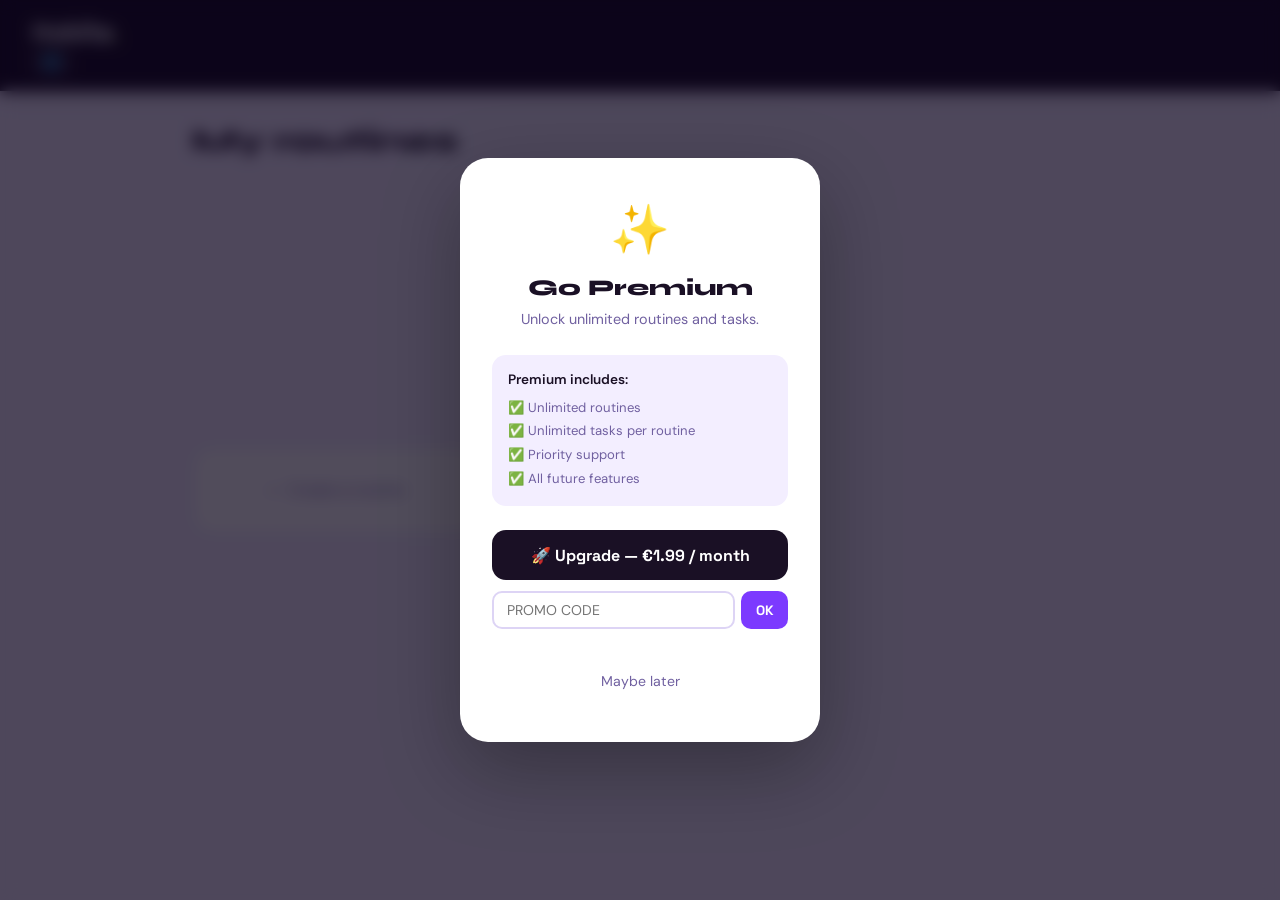
==== commit 19911995: "Update index.html" ====
--- a/index.html
+++ b/index.html
@@ -138,7 +138,7 @@
 </style>
 </head>
 <body>
-<div id="lang-screen" style="position:fixed;inset:0;background:#1A1025;z-index:9999;display:flex;flex-direction:column;align-items:center;justify-content:center;padding:2rem;overflow-y:auto">
+<div id="lang-screen" style="position:fixed;inset:0;background:#1A1025;z-index:9999;display:none;flex-direction:column;align-items:center;justify-content:center;padding:2rem;overflow-y:auto">
   <div style="font-family:Righteous,cursive;font-size:2.8rem;color:#fff;margin-bottom:.3rem">Habits<span style="color:#C8FF3E">.</span></div>
   <div style="color:rgba(255,255,255,.5);font-size:.9rem;margin-bottom:2.5rem;text-align:center">Choose your language · Choisissez votre langue</div>
   <div id="lang-grid" style="display:grid;grid-template-columns:repeat(3,1fr);gap:.7rem;width:100%;max-width:400px"></div>
@@ -682,7 +682,7 @@
   const alarm=readAlarmUI();
   const r={name,emoji,tasks,alarm};
   if(editId!==null) routines[editId]=r; else routines.push(r);
-  save(); closeModal(); render();
+  save(); closeModal(); render(); scheduleAlarmsInSW();
 }
 
 function delRoutine(i){
@@ -795,103 +795,76 @@
 // ── DEMO ─────────────────────────────────────────────
 function demo(){
   // No demo routines — app starts empty
-  // Onboarding triggered after render via initLang
-}
-
-// ── ONBOARDING ────────────────────────────────────────
-function showOnboarding(){
-  if(localStorage.getItem('habits_onboarded')) return;
-  localStorage.setItem('habits_onboarded','1');
-
-  const tips = [
-    {selector:'#lang-btn',        text:'🌐 Change language',         pos:'bottom'},
-    {selector:'.rc:first-child',  text:'👆 Tap Launch to start your routine!', pos:'bottom'},
-    {selector:'.rc .rc-acts',     text:'✏️ Edit   🗑 Delete',        pos:'left'},
-    {selector:'.add-btn',         text:'＋ Create your own routine', pos:'top'},
-  ];
-
-  const overlay = document.createElement('div');
-  overlay.id='onboarding-overlay';
-  overlay.style.cssText='position:fixed;inset:0;z-index:8000;pointer-events:none';
-
-  // Dark backdrop
-  const backdrop = document.createElement('div');
-  backdrop.style.cssText='position:fixed;inset:0;background:rgba(0,0,0,.55);z-index:8000;pointer-events:all';
-  backdrop.addEventListener('click', closeOnboarding);
-  overlay.appendChild(backdrop);
-
-  let currentTip = 0;
-
-  function showTip(idx){
-    // Remove previous tooltip
-    overlay.querySelectorAll('.ob-tip').forEach(e=>e.remove());
-    overlay.querySelectorAll('.ob-highlight').forEach(e=>e.remove());
-
-    if(idx >= tips.length){ closeOnboarding(); return; }
-
-    const tip = tips[idx];
-    const el = document.querySelector(tip.selector);
-    if(!el){ showTip(idx+1); return; }
-
-    const rect = el.getBoundingClientRect();
-
-    // Highlight box
-    const hl = document.createElement('div');
-    hl.className='ob-highlight';
-    hl.style.cssText=`position:fixed;left:${rect.left-6}px;top:${rect.top-6}px;width:${rect.width+12}px;height:${rect.height+12}px;border:3px solid #C8FF3E;border-radius:14px;z-index:8001;pointer-events:none;box-shadow:0 0 0 4000px rgba(0,0,0,.55);`;
-    overlay.appendChild(hl);
-
-    // Tooltip bubble
-    const bubble = document.createElement('div');
-    bubble.className='ob-tip';
-    bubble.style.cssText=`position:fixed;background:#1A1025;color:#fff;font-family:'Fredoka One',cursive;font-size:1rem;padding:.7rem 1.1rem;border-radius:14px;z-index:8002;pointer-events:all;cursor:pointer;border:2px solid #C8FF3E;max-width:220px;text-align:center;box-shadow:0 8px 32px rgba(0,0,0,.4)`;
-    bubble.innerHTML = tip.text + '<div style="font-size:.72rem;margin-top:.3rem;color:#C8FF3E;font-family:DM Sans,sans-serif">' + (idx < tips.length-1 ? 'Tap to continue →' : 'Tap to finish ✓') + '</div>';
-
-    // Position tooltip
-    let top, left;
-    if(tip.pos==='bottom'){ top=rect.bottom+12; left=rect.left+rect.width/2-110; }
-    else if(tip.pos==='top'){ top=rect.top-80; left=rect.left+rect.width/2-110; }
-    else if(tip.pos==='left'){ top=rect.top+rect.height/2-30; left=rect.left-240; }
-    else { top=rect.bottom+12; left=rect.left; }
-
-    // Keep in viewport
-    left=Math.max(8,Math.min(left,window.innerWidth-228));
-    top=Math.max(8,Math.min(top,window.innerHeight-100));
-
-    bubble.style.top=top+'px';
-    bubble.style.left=left+'px';
-    bubble.addEventListener('click',(e)=>{ e.stopPropagation(); showTip(idx+1); });
-    overlay.appendChild(bubble);
-  }
-
-  function closeOnboarding(){
-    overlay.remove();
-  }
-
-  document.body.appendChild(overlay);
-  showTip(0);
-}
-
-// ── NOTIFICATIONS ───────────────────────────────────
-function requestNotifPermission(){
-  if('Notification' in window && Notification.permission === 'default'){
-    Notification.requestPermission();
-  }
-}
-requestNotifPermission();
+  
+}
+
+
+// ── NOTIFICATIONS & SERVICE WORKER ALARM ────────────
+function requestNotifPermission(cb){
+  if(!('Notification' in window)){ if(cb) cb(false); return; }
+  if(Notification.permission === 'granted'){ if(cb) cb(true); return; }
+  Notification.requestPermission().then(p=>{ if(cb) cb(p==='granted'); });
+}
 
 function fireNotification(routineName){
-  if('Notification' in window && Notification.permission === 'granted'){
-    const n = new Notification('⏰ Time for: ' + routineName, {
-      body: 'Your routine is starting now! Tap to open.',
-      icon: 'https://kiffinja.github.io/routines-app/icon-192.png',
-      badge: 'https://kiffinja.github.io/routines-app/icon-192.png',
-      vibrate: [200, 100, 200],
-      tag: 'habits-alarm'
-    });
-    n.onclick = () => { window.focus(); n.close(); };
-  }
-}
+  const fire = () => {
+    if('serviceWorker' in navigator && navigator.serviceWorker.controller){
+      navigator.serviceWorker.controller.postMessage({
+        type:'SHOW_NOTIFICATION',
+        title:'⏰ ' + routineName,
+        body:'Your routine is starting now! Tap to open.',
+        icon:'https://kiffinja.github.io/routines-app/icon-192.png',
+        badge:'https://kiffinja.github.io/routines-app/icon-192.png',
+        vibrate:[300,100,300,100,300],
+        tag:'habits-alarm-'+Date.now()
+      });
+    } else if('Notification' in window && Notification.permission==='granted'){
+      const n=new Notification('⏰ '+routineName,{
+        body:'Your routine is starting now! Tap to open.',
+        icon:'https://kiffinja.github.io/routines-app/icon-192.png',
+        vibrate:[300,100,300],
+        tag:'habits-alarm'
+      });
+      n.onclick=()=>{ window.focus(); n.close(); };
+    }
+    // Also play sound
+    try{
+      const ctx=new(window.AudioContext||window.webkitAudioContext)();
+      [523,659,784,659,523].forEach((freq,j)=>{
+        const osc=ctx.createOscillator();
+        const gain=ctx.createGain();
+        osc.connect(gain); gain.connect(ctx.destination);
+        osc.frequency.value=freq; osc.type='sine';
+        gain.gain.setValueAtTime(0.4,ctx.currentTime+j*0.2);
+        gain.gain.exponentialRampToValueAtTime(0.001,ctx.currentTime+j*0.2+0.35);
+        osc.start(ctx.currentTime+j*0.2);
+        osc.stop(ctx.currentTime+j*0.2+0.35);
+      });
+    } catch(e){}
+  };
+  if(Notification.permission==='granted'){ fire(); }
+  else { requestNotifPermission(ok=>{ if(ok) fire(); }); }
+}
+
+// Schedule alarms via Service Worker for background delivery
+function scheduleAlarmsInSW(){
+  if(!('serviceWorker' in navigator) || !navigator.serviceWorker.controller) return;
+  const alarms=[];
+  routines.forEach(r=>{
+    if(!r.alarm||!r.alarm.on||!r.alarm.days||!r.alarm.days.length) return;
+    const ms=getNextAlarm(r.alarm);
+    if(ms!==null && ms>0 && ms<48*3600*1000){
+      alarms.push({routineName:r.name, fireAt:Date.now()+ms});
+    }
+  });
+  navigator.serviceWorker.controller.postMessage({type:'SCHEDULE_ALARMS',alarms});
+}
+
+// Request permission on first interaction
+document.addEventListener('click',function askPerm(){
+  requestNotifPermission(()=>scheduleAlarmsInSW());
+  document.removeEventListener('click',askPerm);
+},{once:true});
 
 // ── ALARM ENGINE ─────────────────────────────────────
 function getNextAlarm(alarm) {
@@ -998,7 +971,7 @@
   localStorage.setItem('habits_lang', code);
   document.documentElement.lang = code;
   document.documentElement.dir = lang.dir || 'ltr';
-  document.getElementById('lang-screen').style.display = 'none';
+  const ls=document.getElementById('lang-screen'); if(ls) ls.style.display='none';
   // Update static button labels
   const addTaskBtn = document.getElementById('add-task-btn');
   if(addTaskBtn) addTaskBtn.textContent = T.add_task || '+ Add a task';
@@ -1112,7 +1085,7 @@
     const code = LANGS[browser] ? browser : 'en';
     setLang(code);
     // Show onboarding on first launch
-    setTimeout(showOnboarding, 600);
+    
   }
 })();
 
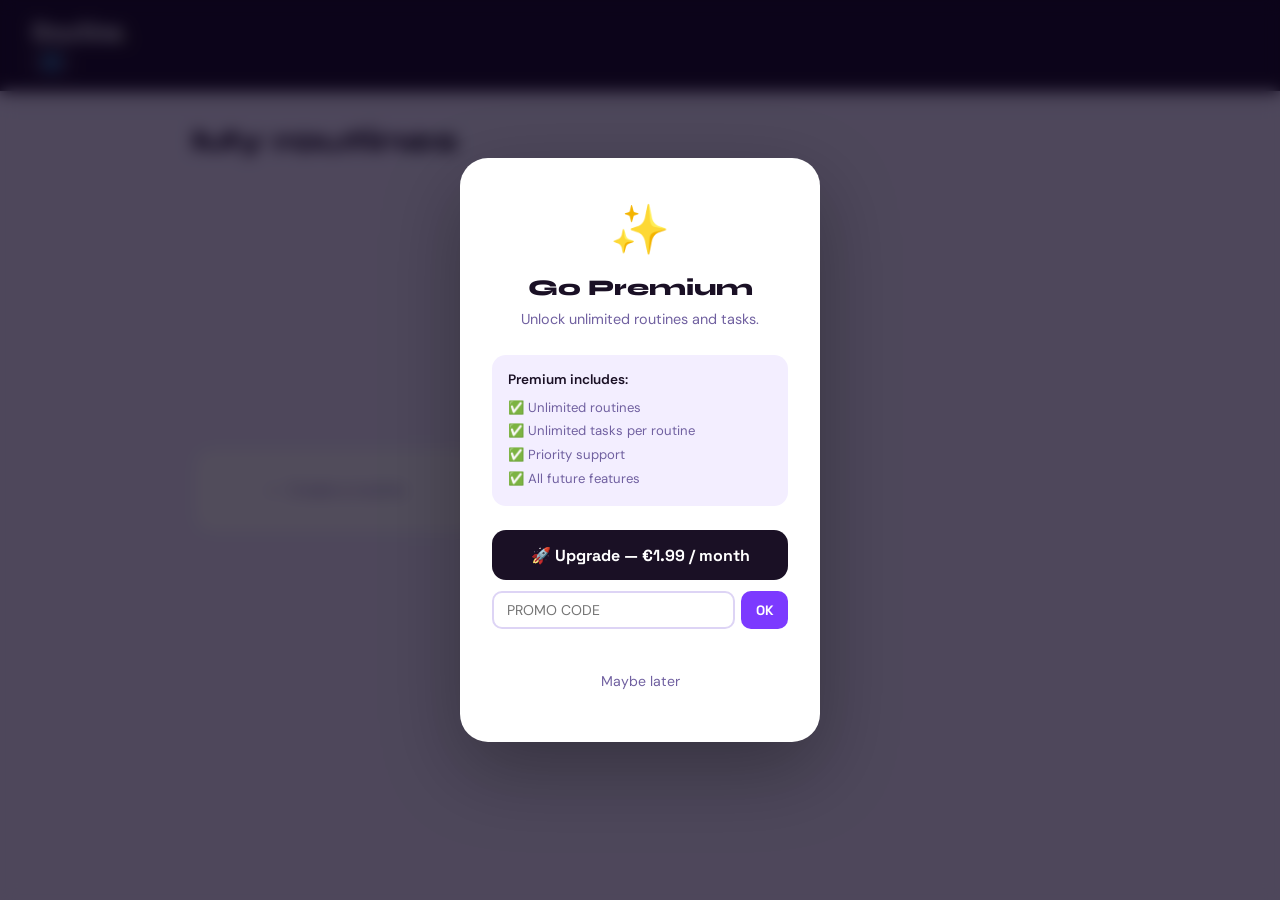
==== commit d7d8d167: "Update index.html" ====
--- a/index.html
+++ b/index.html
@@ -5,7 +5,7 @@
 <meta name="theme-color" content="#1A1025">
 <meta name="mobile-web-app-capable" content="yes">
 <meta name="apple-mobile-web-app-capable" content="yes">
-<meta name="apple-mobile-web-app-title" content="Habits">
+<meta name="apple-mobile-web-app-title" content="Routine">
 <link rel="manifest" href="https://kiffinja.github.io/routines-app/manifest.json">
 <script>if("serviceWorker"in navigator)window.addEventListener("load",()=>navigator.serviceWorker.register("https://kiffinja.github.io/routines-app/sw.js").catch(()=>{}));</script>
 
@@ -139,11 +139,11 @@
 </head>
 <body>
 <div id="lang-screen" style="position:fixed;inset:0;background:#1A1025;z-index:9999;display:none;flex-direction:column;align-items:center;justify-content:center;padding:2rem;overflow-y:auto">
-  <div style="font-family:Righteous,cursive;font-size:2.8rem;color:#fff;margin-bottom:.3rem">Habits<span style="color:#C8FF3E">.</span></div>
+  <div style="font-family:Righteous,cursive;font-size:2.8rem;color:#fff;margin-bottom:.3rem">Routine<span style="color:#C8FF3E">.</span></div>
   <div style="color:rgba(255,255,255,.5);font-size:.9rem;margin-bottom:2.5rem;text-align:center">Choose your language · Choisissez votre langue</div>
   <div id="lang-grid" style="display:grid;grid-template-columns:repeat(3,1fr);gap:.7rem;width:100%;max-width:400px"></div>
 </div>
-<header><div class="logo">Habits<b>.</b></div><button id="lang-btn" onclick="showLangScreen()" style="background:rgba(255,255,255,.12);border:none;color:#fff;padding:.35rem .7rem;border-radius:8px;cursor:pointer;font-size:.85rem;margin-left:auto">🌐</button></header>
+<header><div class="logo">Routine<b>.</b></div><button id="lang-btn" onclick="showLangScreen()" style="background:rgba(255,255,255,.12);border:none;color:#fff;padding:.35rem .7rem;border-radius:8px;cursor:pointer;font-size:.85rem;margin-left:auto">🌐</button></header>
 <div class="main">
   <div class="ph">Mes routines</div>
   <div class="grid" id="grid"></div>
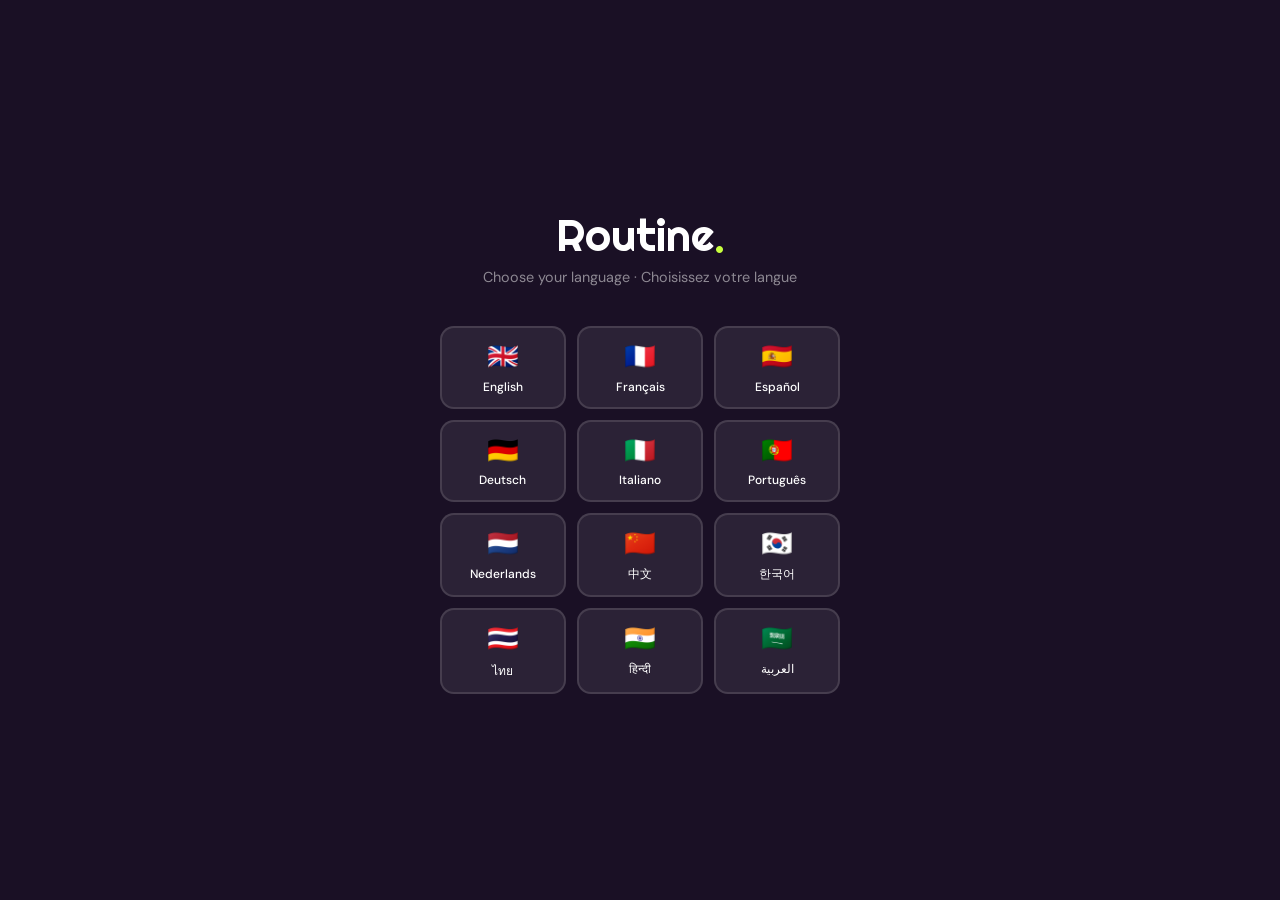
==== commit 2220f378: "Update index.html" ====
--- a/index.html
+++ b/index.html
@@ -13,7 +13,7 @@
 <title>Routines</title>
 <link href="https://fonts.googleapis.com/css2?family=Righteous&family=Boogaloo&family=Fredoka+One&family=Syne:wght@800&family=Space+Grotesk:wght@700&family=DM+Sans:wght@300;400;500&family=Fraunces:ital,wght@0,700;1,700&family=Bangers&family=Pacifico&family=Titan+One&family=Abril+Fatface&family=Lobster&family=Chewy&family=Press+Start+2P&family=Lilita+One&family=Permanent+Marker&family=Russo+One&family=Playfair+Display:wght@700&family=Josefin+Sans:wght@700&display=swap" rel="stylesheet">
 <style>
-:root{--bg:#F3EEFF;--card:#fff;--ink:#1A1025;--ink-l:#7060A0;--border:#DDD4F5;--acc:#7C3AFF;--acc-l:#EDE5FF}
+:root{--bg:#F3EEFF;--card:#fff;--ink:#1A1025;--ink-l:#7060A0;--border:#DDD4F5;--acc:#7C3AFF;--acc-l:#EDE5FF;--body:#fff;--ban:#DDD4F5}
 *{box-sizing:border-box;margin:0;padding:0}
 body{font-family:'DM Sans',sans-serif;background:var(--bg);color:var(--ink);min-height:100vh}
 header{background:var(--ink);padding:1rem 2rem;position:sticky;top:0;z-index:100;box-shadow:0 2px 18px rgba(0,0,0,.22)}
@@ -23,16 +23,16 @@
 .ph{font-family:'Syne',sans-serif;font-size:1.8rem;font-weight:800;margin-bottom:1.8rem}
 .grid{display:grid;grid-template-columns:repeat(auto-fill,minmax(250px,1fr));gap:1.2rem}
 /* CARD */
-.rc{background:var(--card);border-radius:20px;overflow:hidden;box-shadow:0 2px 16px rgba(80,0,200,.08);transition:transform .2s,box-shadow .2s;position:relative}
+.rc{background:var(--card);border-radius:20px;overflow:hidden;box-shadow:0 2px 16px rgba(80,0,200,.08);transition:transform .2s,box-shadow .2s;position:relative;display:flex;flex-direction:column}
 .rc:hover{transform:translateY(-5px);box-shadow:0 12px 32px rgba(80,0,200,.16)}
-.rc-ban{height:120px;display:flex;align-items:center;justify-content:center;font-size:3.6rem;position:relative;overflow:hidden;background:#fff}
+.rc-ban{height:120px;display:flex;align-items:center;justify-content:center;font-size:3.6rem;position:relative;overflow:hidden;background:var(--ban)}
 .rc-ban-e{position:relative;z-index:1}
 .rc-acts{position:absolute;top:.6rem;right:.6rem;display:flex;gap:.3rem;opacity:0;transition:opacity .2s}
 .rc:hover .rc-acts{opacity:1}
 .ib{width:28px;height:28px;border-radius:50%;border:none;cursor:pointer;display:flex;align-items:center;justify-content:center;font-size:.75rem;transition:transform .15s}
 .ib:hover{transform:scale(1.15)}
 .ib-e{background:rgba(240,240,240,.95)} .ib-d{background:rgba(255,200,200,.95);color:#a00}
-.rc-body{padding:.9rem 1.1rem 1.1rem}
+.rc-body{padding:.9rem 1.1rem .9rem;background:var(--body);flex:1}
 .rc-name{font-family:'Space Grotesk',sans-serif;font-size:1.05rem;font-weight:700;margin-bottom:.25rem}
 .rc-meta{font-size:.75rem;color:var(--ink-l);margin-bottom:.75rem}
 .play{width:100%;padding:.55rem;border:none;border-radius:10px;font-family:'Space Grotesk',sans-serif;font-weight:700;font-size:.88rem;cursor:pointer;transition:all .18s;background:var(--ink);color:#fff}
@@ -129,12 +129,27 @@
 @keyframes up{0%{transform:translateY(18px);opacity:0}100%{transform:translateY(0);opacity:1}}
 .day-btn{padding:.35rem .55rem;border-radius:8px;border:2px solid var(--border);background:#fff;font-family:'DM Sans',sans-serif;font-size:.78rem;font-weight:600;cursor:pointer;color:var(--ink-l);transition:all .15s}
 .day-btn.on{background:var(--acc);border-color:var(--acc);color:#fff}
-.rc-alarm{margin-top:.4rem;display:flex;align-items:center;gap:.4rem;font-size:.75rem;color:var(--ink-l)}
+.rc-alarm{margin-top:.4rem;padding-bottom:.6rem;display:flex;align-items:center;gap:.4rem;font-size:.75rem;color:var(--ink-l)}
 .rc-alarm-badge{background:var(--ink);color:#fff;border-radius:8px;padding:.2rem .5rem;font-size:.72rem;font-weight:600;font-family:'Space Grotesk',sans-serif;display:flex;align-items:center;gap:.3rem}
 .rc-alarm-badge.soon{background:#FF3CAC;animation:pulse 1.5s infinite}
 .rc-alarm-badge.now{background:#FF1744;animation:pulse .7s infinite}
 @keyframes pulse{0%,100%{opacity:1}50%{opacity:.65}}
-::-webkit-scrollbar{width:5px}[dir=rtl] .th{flex-direction:row-reverse}[dir=rtl] .rc-acts{left:.6rem;right:auto} ::-webkit-scrollbar-thumb{background:#c0b0e8;border-radius:3px}
+::-webkit-scrollbar{width:5px}
+
+/* THEMES */
+body[data-theme="vivid"] { --hue-start:0; --hue-end:359; }
+body[data-theme="elegant"] { --hue-start:0; --hue-end:359; }
+body[data-theme="luxe"] { --hue-start:0; --hue-end:359; }
+
+/* Vivid hue slider gradient */
+body[data-theme="vivid"] .hue-slider { background: linear-gradient(to right,hsl(0,80%,55%),hsl(40,80%,55%),hsl(80,80%,55%),hsl(120,80%,55%),hsl(160,80%,55%),hsl(200,80%,55%),hsl(240,80%,55%),hsl(280,80%,55%),hsl(320,80%,55%),hsl(359,80%,55%)) !important; }
+
+/* Elegant palette */
+body[data-theme="elegant"] .hue-slider { background: linear-gradient(to right,#B5451B,#C4884A,#1B3A6B,#5C7A5C,#8B4A6B,#6B4A8B,#2E6B6B,#B5451B) !important; }
+
+/* Luxe palette */  
+body[data-theme="luxe"] .hue-slider { background: linear-gradient(to right,#1A1A1A,#C9A84C,#F5F5DC,#3D2B1F,#E8E0D0,#8B7355,#C9A84C,#1A1A1A) !important; }
+[dir=rtl] .th{flex-direction:row-reverse}[dir=rtl] .rc-acts{left:.6rem;right:auto} ::-webkit-scrollbar-thumb{background:#c0b0e8;border-radius:3px}
 </style>
 </head>
 <body>
@@ -143,10 +158,54 @@
   <div style="color:rgba(255,255,255,.5);font-size:.9rem;margin-bottom:2.5rem;text-align:center">Choose your language · Choisissez votre langue</div>
   <div id="lang-grid" style="display:grid;grid-template-columns:repeat(3,1fr);gap:.7rem;width:100%;max-width:400px"></div>
 </div>
-<header><div class="logo">Routine<b>.</b></div><button id="lang-btn" onclick="showLangScreen()" style="background:rgba(255,255,255,.12);border:none;color:#fff;padding:.35rem .7rem;border-radius:8px;cursor:pointer;font-size:.85rem;margin-left:auto">🌐</button></header>
+<header><div class="logo">Routine<b>.</b></div><div style="display:flex;gap:.5rem;margin-left:auto"><button id="theme-btn" onclick="showThemePicker()" style="background:rgba(255,255,255,.12);border:none;color:#fff;padding:.35rem .7rem;border-radius:8px;cursor:pointer;font-size:.85rem">🎨</button><button id="lang-btn" onclick="showLangScreen()" style="background:rgba(255,255,255,.12);border:none;color:#fff;padding:.35rem .7rem;border-radius:8px;cursor:pointer;font-size:.85rem">🌐</button></div></header>
 <div class="main">
   <div class="ph">Mes routines</div>
   <div class="grid" id="grid"></div>
+</div>
+
+
+<!-- THEME PICKER -->
+<div id="theme-screen" class="hidden" style="position:fixed;inset:0;z-index:9000;background:rgba(0,0,0,.7);backdrop-filter:blur(8px);display:flex;align-items:center;justify-content:center;padding:2rem">
+  <div style="background:#fff;border-radius:28px;padding:2rem;max-width:360px;width:100%;box-shadow:0 28px 80px rgba(0,0,0,.3)">
+    <div style="font-family:'Syne',sans-serif;font-size:1.3rem;font-weight:800;margin-bottom:1.2rem;color:#1A1025">🎨 Choose a theme</div>
+    <div style="display:flex;flex-direction:column;gap:.8rem">
+      <button class="theme-opt" data-theme="vivid" style="border:2.5px solid transparent;border-radius:16px;padding:1rem;cursor:pointer;text-align:left;background:#F3EEFF;transition:all .2s">
+        <div style="display:flex;gap:.4rem;margin-bottom:.5rem">
+          <div style="width:24px;height:24px;border-radius:50%;background:#FF3CAC"></div>
+          <div style="width:24px;height:24px;border-radius:50%;background:#7C3AFF"></div>
+          <div style="width:24px;height:24px;border-radius:50%;background:#00E5FF"></div>
+          <div style="width:24px;height:24px;border-radius:50%;background:#C8FF3E"></div>
+          <div style="width:24px;height:24px;border-radius:50%;background:#FF9100"></div>
+        </div>
+        <div style="font-weight:700;font-size:.9rem;color:#1A1025">✨ Vivid</div>
+        <div style="font-size:.75rem;color:#888">Bold & energetic colors</div>
+      </button>
+      <button class="theme-opt" data-theme="elegant" style="border:2.5px solid transparent;border-radius:16px;padding:1rem;cursor:pointer;text-align:left;background:#F5F0EB;transition:all .2s">
+        <div style="display:flex;gap:.4rem;margin-bottom:.5rem">
+          <div style="width:24px;height:24px;border-radius:50%;background:#B5451B"></div>
+          <div style="width:24px;height:24px;border-radius:50%;background:#1B3A6B"></div>
+          <div style="width:24px;height:24px;border-radius:50%;background:#5C7A5C"></div>
+          <div style="width:24px;height:24px;border-radius:50%;background:#8B4A6B"></div>
+          <div style="width:24px;height:24px;border-radius:50%;background:#C4884A"></div>
+        </div>
+        <div style="font-weight:700;font-size:.9rem;color:#1A1025">🏛 Elegant</div>
+        <div style="font-size:.75rem;color:#888">Terracotta, navy & sage</div>
+      </button>
+      <button class="theme-opt" data-theme="luxe" style="border:2.5px solid transparent;border-radius:16px;padding:1rem;cursor:pointer;text-align:left;background:#1A1A1A;transition:all .2s">
+        <div style="display:flex;gap:.4rem;margin-bottom:.5rem">
+          <div style="width:24px;height:24px;border-radius:50%;background:#C9A84C"></div>
+          <div style="width:24px;height:24px;border-radius:50%;background:#F5F5DC"></div>
+          <div style="width:24px;height:24px;border-radius:50%;background:#3D2B1F"></div>
+          <div style="width:24px;height:24px;border-radius:50%;background:#E8E0D0"></div>
+          <div style="width:24px;height:24px;border-radius:50%;background:#1A1A1A"></div>
+        </div>
+        <div style="font-weight:700;font-size:.9rem;color:#fff">✨ Luxe</div>
+        <div style="font-size:.75rem;color:#aaa">Black, gold & ivory</div>
+      </button>
+    </div>
+    <button onclick="hideThemePicker()" style="width:100%;margin-top:1rem;padding:.7rem;background:none;border:none;color:#888;font-family:'DM Sans',sans-serif;cursor:pointer;font-size:.88rem">Cancel</button>
+  </div>
 </div>
 
 <!-- MODAL -->
@@ -343,21 +402,15 @@
     routines.forEach((r,i)=>{
       const card=document.createElement('div');
       card.className='rc';
+      card.style.boxShadow='0 0 0 1.3px '+THEMES[currentTheme].btnBg+', inset 0 0 0 1.3px '+THEMES[currentTheme].btnBg+', 0 2px 16px rgba(80,0,200,.08)';
 
       // Banner
       const ban=document.createElement('div');
       ban.className='rc-ban';
       const emoji=document.createElement('span');
       emoji.className='rc-ban-e'; emoji.textContent=r.emoji||'📋';
-      // Color strip
-      const strip=document.createElement('div');
-      strip.style.cssText='position:absolute;bottom:0;left:0;right:0;height:4px;display:flex';
-      r.tasks.slice(0,8).forEach(t=>{
-        const s=document.createElement('div');
-        s.style.cssText='flex:1;background:'+(t.color||'#ccc');
-        strip.appendChild(s);
-      });
-      // Action buttons
+      // Color strip — only if tasks exist
+      const thPalette = THEMES[currentTheme].taskColors;
       const acts=document.createElement('div');
       acts.className='rc-acts';
       const editBtn=document.createElement('button');
@@ -367,7 +420,19 @@
       delBtn.className='ib ib-d'; delBtn.textContent='🗑';
       delBtn.addEventListener('click',ev=>{ev.stopPropagation();delRoutine(i);});
       acts.append(editBtn,delBtn);
-      ban.append(emoji,strip,acts);
+      ban.append(emoji,acts);
+      if(r.tasks && r.tasks.length > 0){
+        const strip=document.createElement('div');
+        strip.style.cssText='position:absolute;bottom:0;left:0;right:0;height:8px;display:flex';
+        r.tasks.slice(0,8).forEach((t,ti)=>{
+          const s=document.createElement('div');
+          s.style.cssText='flex:1;background:'+(thPalette[ti%thPalette.length]||t.color||'#ccc');
+          s.title=t.title||'';
+          strip.appendChild(s);
+        });
+        ban.appendChild(strip);
+      }
+
 
       // Body
       const body=document.createElement('div');
@@ -527,9 +592,9 @@
   const initHue = d.color ? hslFromHex(d.color) : 300;
   const hueSlider=document.createElement('input');
   hueSlider.type='range'; hueSlider.min=0; hueSlider.max=359; hueSlider.value=initHue;
-  hueSlider.style.cssText='width:100%;height:28px;border-radius:12px;cursor:pointer;outline:none;border:none;appearance:none;-webkit-appearance:none;background:linear-gradient(to right,hsl(0,80%,55%),hsl(40,80%,55%),hsl(80,80%,55%),hsl(120,80%,55%),hsl(160,80%,55%),hsl(200,80%,55%),hsl(240,80%,55%),hsl(280,80%,55%),hsl(320,80%,55%),hsl(359,80%,55%))';
+  hueSlider.className='hue-slider'; hueSlider.style.cssText='width:100%;height:28px;border-radius:12px;cursor:pointer;outline:none;border:none;appearance:none;-webkit-appearance:none;background:'+THEMES[currentTheme].sliderGrad;
   function updateColor(hue){
-    const col=`hsl(${hue},80%,55%)`;
+    const col=THEMES[currentTheme].getColor(hue);
     num.style.background=col;
     fprev.style.background=col+'40'; fprev.style.color=col;
   }
@@ -600,6 +665,103 @@
     else list.insertBefore(d,item);
   });
 }
+
+
+// ── THEME SYSTEM ─────────────────────────────────────
+const THEMES = {
+  vivid: {
+    bg:'#F3EEFF', card:'#fff', ink:'#1A1025', inkL:'#7060A0',
+    border:'#DDD4F5', acc:'#7C3AFF', accL:'#EDE5FF', header:'#1A1025', ban:'#DDD4F5', body:'#fff',
+    btnBg:'#1A1025', btnColor:'#fff',
+    finpBg:'#fff', tiColor:'#fff',
+    getColor: (hue) => `hsl(${hue},80%,55%)`,
+    sliderGrad: 'linear-gradient(to right,hsl(0,80%,55%),hsl(40,80%,55%),hsl(80,80%,55%),hsl(120,80%,55%),hsl(160,80%,55%),hsl(200,80%,55%),hsl(240,80%,55%),hsl(280,80%,55%),hsl(320,80%,55%),hsl(359,80%,55%))',
+    taskColors:['hsl(0,80%,55%)','hsl(30,80%,55%)','hsl(60,80%,55%)','hsl(120,80%,55%)','hsl(180,80%,55%)','hsl(220,80%,55%)','hsl(270,80%,55%)','hsl(300,80%,55%)','hsl(330,80%,55%)'],
+  },
+  elegant: {
+    bg:'#EDE4D8', card:'#F7F0E6', ink:'#2C1A0E', inkL:'#7A5A42',
+    border:'#D5C4B0', acc:'#8B3A1B', accL:'#F0DDD0', header:'#2C1A0E', ban:'#D5C4B0', body:'#F7F0E6',
+    btnBg:'#2C1A0E', btnColor:'#F7F0E6',
+    finpBg:'#F7F0E6', tiColor:'#F7F0E6',
+    getColor: (hue) => {
+      const cols=['#B5451B','#1B3A6B','#5C7A5C','#8B4A6B','#C4884A','#4A6B8B','#2E6B6B','#7A5C1B'];
+      return cols[Math.floor(hue/45)%cols.length];
+    },
+    sliderGrad: 'linear-gradient(to right,#B5451B,#C4884A,#1B3A6B,#5C7A5C,#8B4A6B,#4A6B8B,#2E6B6B,#7A5C1B)',
+    taskColors:['#B5451B','#1B3A6B','#5C7A5C','#8B4A6B','#C4884A','#4A6B8B','#2E6B6B','#7A5C1B'],
+  },
+  luxe: {
+    bg:'#0D0D0D', card:'#1A1A1A', ink:'#E8D9B5', inkL:'#C9A84C',
+    border:'#2A2A2A', acc:'#C9A84C', accL:'#1F1A0A', header:'#050505', ban:'#8B8178', body:'#333333',
+    btnBg:'#C9A84C', btnColor:'#0D0D0D',
+    finpBg:'#111', tiColor:'#1A1A1A',
+    getColor: (hue) => {
+      const cols=['#C9A84C','#E8D9B5','#8B7355','#3D2B1F','#D4C5A0','#6B5A3A','#C9A84C','#F0E8D0'];
+      return cols[Math.floor(hue/45)%cols.length];
+    },
+    sliderGrad: 'linear-gradient(to right,#C9A84C,#E8D9B5,#8B7355,#3D2B1F,#D4C5A0,#6B5A3A,#C9A84C,#F0E8D0)',
+    taskColors:['#C9A84C','#E8D9B5','#8B7355','#3D2B1F','#D4C5A0','#6B5A3A','#F0E8D0','#1A1A1A'],
+  }
+};
+
+let currentTheme = localStorage.getItem('habits_theme') || 'vivid';
+
+function applyTheme(name){
+  currentTheme = name;
+  localStorage.setItem('habits_theme', name);
+  const t = THEMES[name];
+  const r = document.documentElement.style;
+  r.setProperty('--bg', t.bg);
+  r.setProperty('--card', t.card);
+  r.setProperty('--ink', t.ink);
+  r.setProperty('--ink-l', t.inkL);
+  r.setProperty('--border', t.border);
+  r.setProperty('--acc', t.acc);
+  r.setProperty('--acc-l', t.accL);
+  r.setProperty('--ban', t.ban);
+  r.setProperty('--body', t.body);
+  const hdr = document.querySelector('header');
+  if(hdr) hdr.style.background = t.header;
+  document.body.dataset.theme = name;
+  document.body.style.background = t.bg;
+  // Update hue sliders
+  document.querySelectorAll('.hue-slider').forEach(s => s.style.background = t.sliderGrad);
+  // Update launch buttons
+  document.querySelectorAll('.play').forEach(b => { b.style.background=t.btnBg; b.style.color=t.btnColor; });
+  // Update card borders
+  document.querySelectorAll('.rc').forEach(c => { c.style.boxShadow='0 0 0 1.3px '+t.btnBg+', inset 0 0 0 1.3px '+t.btnBg+', 0 2px 16px rgba(80,0,200,.08)'; });
+  // Update inputs
+  document.querySelectorAll('.finp').forEach(i => i.style.background=t.finpBg);
+  // Update task items
+  document.querySelectorAll('.ti').forEach(i => i.style.background=t.tiColor);
+  // Update modal
+  document.querySelectorAll('.modal').forEach(m => m.style.background=t.card);
+  // Update theme picker border
+  document.querySelectorAll('.theme-opt').forEach(b => {
+    b.style.borderColor = b.dataset.theme === name ? t.acc : 'transparent';
+  });
+  // Re-render only if T is already initialized
+  if(typeof render === 'function' && T && Object.keys(T).length > 0) render();
+}
+
+function showThemePicker(){
+  const screen = document.getElementById('theme-screen');
+  screen.classList.remove('hidden');
+  screen.style.display = 'flex';
+  // Mark current theme
+  document.querySelectorAll('.theme-opt').forEach(b => {
+    const t = THEMES[currentTheme];
+    b.style.borderColor = b.dataset.theme === currentTheme ? t.acc : 'transparent';
+  });
+}
+
+function hideThemePicker(){
+  const screen = document.getElementById('theme-screen');
+  screen.classList.add('hidden');
+  screen.style.display = 'none';
+}
+
+// Theme applied after T is initialized — see initLang()
 
 // ── FREEMIUM ─────────────────────────────────────────
 const FREE_ROUTINES = 2;
@@ -657,7 +819,7 @@
     const emojiVal=it.querySelector('.emoji-inp')?.value||'✨';
     const hueSliderEl=it.querySelector('input[type=range]');
     const hue=hueSliderEl?+hueSliderEl.value:300;
-    const color=`hsl(${hue},80%,55%)`;
+    const color=THEMES[currentTheme].getColor(hue);
     const font='ff3'; const fontFam="'Fredoka One',cursive";
     const cbs=it.querySelectorAll('input[type=checkbox]');
     const italic=cbs[0]?.checked||false;
@@ -891,23 +1053,40 @@
   const ms=getNextAlarm(r.alarm);
   if(ms===null) return;
   const beforeMs=(r.alarm.before||2)*3600*1000;
+  const t=THEMES[currentTheme];
+
   if(ms>beforeMs) {
-    // Show scheduled time only
+    // Show scheduled time only — use theme ink-l color
     const [h,m]=r.alarm.time.split(':');
     const days=T.days||['Sun','Mon','Tue','Wed','Thu','Fri','Sat'];
     const dayLabels=r.alarm.days.map(d=>days[d===0?6:d-1]).join(', ');
-    el.innerHTML='<span style="font-size:.75rem;color:var(--ink-l)">⏰ '+r.alarm.time+' · '+dayLabels+'</span>';
+    el.innerHTML='<span style="font-size:.75rem;color:'+t.inkL+'">⏰ '+r.alarm.time+' · '+dayLabels+'</span>';
     return;
   }
-  // Within countdown window — show countdown badge
-  const pct = ms / beforeMs; // 1.0 = just started, 0.0 = now
+
+  // Within countdown window — theme-aware colors
+  const pct = ms / beforeMs;
   let badgeColor, pulse = false;
-  if(pct > 0.5)       { badgeColor='#00C853'; }       // green — more than half left
-  else if(pct > 0.1)  { badgeColor='#FF9100'; }       // orange — between 10% and 50%
-  else                { badgeColor='#FF1744'; pulse=true; } // red + pulse — last 10%
+  if(currentTheme === 'luxe'){
+    // Luxe palette: gold → warm brown → dark
+    if(pct > 0.5)      { badgeColor='#C9A84C'; }
+    else if(pct > 0.1) { badgeColor='#8B7355'; }
+    else               { badgeColor='#6B4A2A'; pulse=true; }
+  } else if(currentTheme === 'elegant'){
+    // Elegant palette: sage → terracotta → bordeaux
+    if(pct > 0.5)      { badgeColor='#5C7A5C'; }
+    else if(pct > 0.1) { badgeColor='#C4884A'; }
+    else               { badgeColor='#8B3A1B'; pulse=true; }
+  } else {
+    // Vivid — original green/orange/red
+    if(pct > 0.5)      { badgeColor='#00C853'; }
+    else if(pct > 0.1) { badgeColor='#FF9100'; }
+    else               { badgeColor='#FF1744'; pulse=true; }
+  }
 
   const badge=document.createElement('div');
-  badge.style.cssText=`display:inline-flex;align-items:center;gap:.35rem;background:${badgeColor};color:#fff;border-radius:8px;padding:.2rem .55rem;font-size:.72rem;font-weight:700;font-family:'Space Grotesk',sans-serif;${pulse?'animation:pulse 1s infinite':''}`;
+  const textColor = currentTheme==='luxe' ? '#0D0D0D' : '#fff';
+  badge.style.cssText=`display:inline-flex;align-items:center;gap:.35rem;background:${badgeColor};color:${textColor};border-radius:8px;padding:.2rem .55rem;font-size:.72rem;font-weight:700;font-family:'Space Grotesk',sans-serif;${pulse?'animation:pulse 1s infinite':''}`;
   const totalSec=Math.floor(ms/1000);
   const hh=Math.floor(totalSec/3600);
   const mm=Math.floor((totalSec%3600)/60);
@@ -1049,13 +1228,18 @@
 const _origRender = render;
 render = function() {
   _origRender();
-  // Update heading and add button text after render
+  // Hide heading
   const ph = document.querySelector('.ph');
-  if(ph) ph.textContent = T.my_routines || 'My routines';
+  if(ph) ph.style.display = 'none';
   const addBtn = document.querySelector('.add-btn');
   if(addBtn) addBtn.innerHTML = '＋ &nbsp;' + (T.create || 'Create a routine');
-  // Update modal labels
-  document.querySelectorAll('.play').forEach(b => b.textContent = T.launch || '▶ Launch');
+  // Update launch buttons with theme colors
+  const t = THEMES[currentTheme];
+  document.querySelectorAll('.play').forEach(b => {
+    b.textContent = T.launch || '▶ Launch';
+    b.style.background = t.btnBg;
+    b.style.color = t.btnColor;
+  });
 };
 
 // ── PATCH showComplete ──
@@ -1074,18 +1258,50 @@
   if(display) display.textContent = this.value || '📋';
 });
 
+// ── THEME OPT CLICKS — wired once ──────────────────
+document.querySelectorAll('.theme-opt').forEach(b => {
+  b.addEventListener('click', () => {
+    applyTheme(b.dataset.theme);
+    // If we're in onboarding flow, close theme screen after pick
+    hideThemePicker();
+  });
+});
+
 // ── INIT LANG ──────────────────────────────────────
 (function initLang() {
-  const saved = localStorage.getItem('habits_lang');
-  if(saved && LANGS[saved]) {
-    setLang(saved);
+  const savedLang  = localStorage.getItem('habits_lang');
+  const savedTheme = localStorage.getItem('habits_theme');
+
+  if(savedLang && LANGS[savedLang]) {
+    // Returning user — just apply lang + theme
+    setLang(savedLang);
+    applyTheme(currentTheme);
   } else {
-    // Auto-detect browser language, fallback to English
+    // First launch — show lang picker, then theme picker
+    // Auto-detect lang as default but still show the screen
     const browser = (navigator.language || 'en').substring(0,2);
     const code = LANGS[browser] ? browser : 'en';
     setLang(code);
-    // Show onboarding on first launch
-    
+    applyTheme(currentTheme);
+
+    // Patch setLang to show theme picker after lang is chosen
+    const _origSetLang = setLang;
+    window._onboardingLangDone = false;
+    const langGrid = document.getElementById('lang-grid');
+    // After lang grid is built, intercept each button to chain theme picker
+    const observer = new MutationObserver(() => {
+      if(langGrid.children.length > 0){
+        observer.disconnect();
+        [...langGrid.children].forEach(btn => {
+          btn.addEventListener('click', () => {
+            // Small delay so lang screen closes first
+            setTimeout(() => showThemePicker(), 200);
+          }, {once: true});
+        });
+      }
+    });
+    observer.observe(langGrid, {childList: true});
+    showLangScreen();
   }
 })();
 
